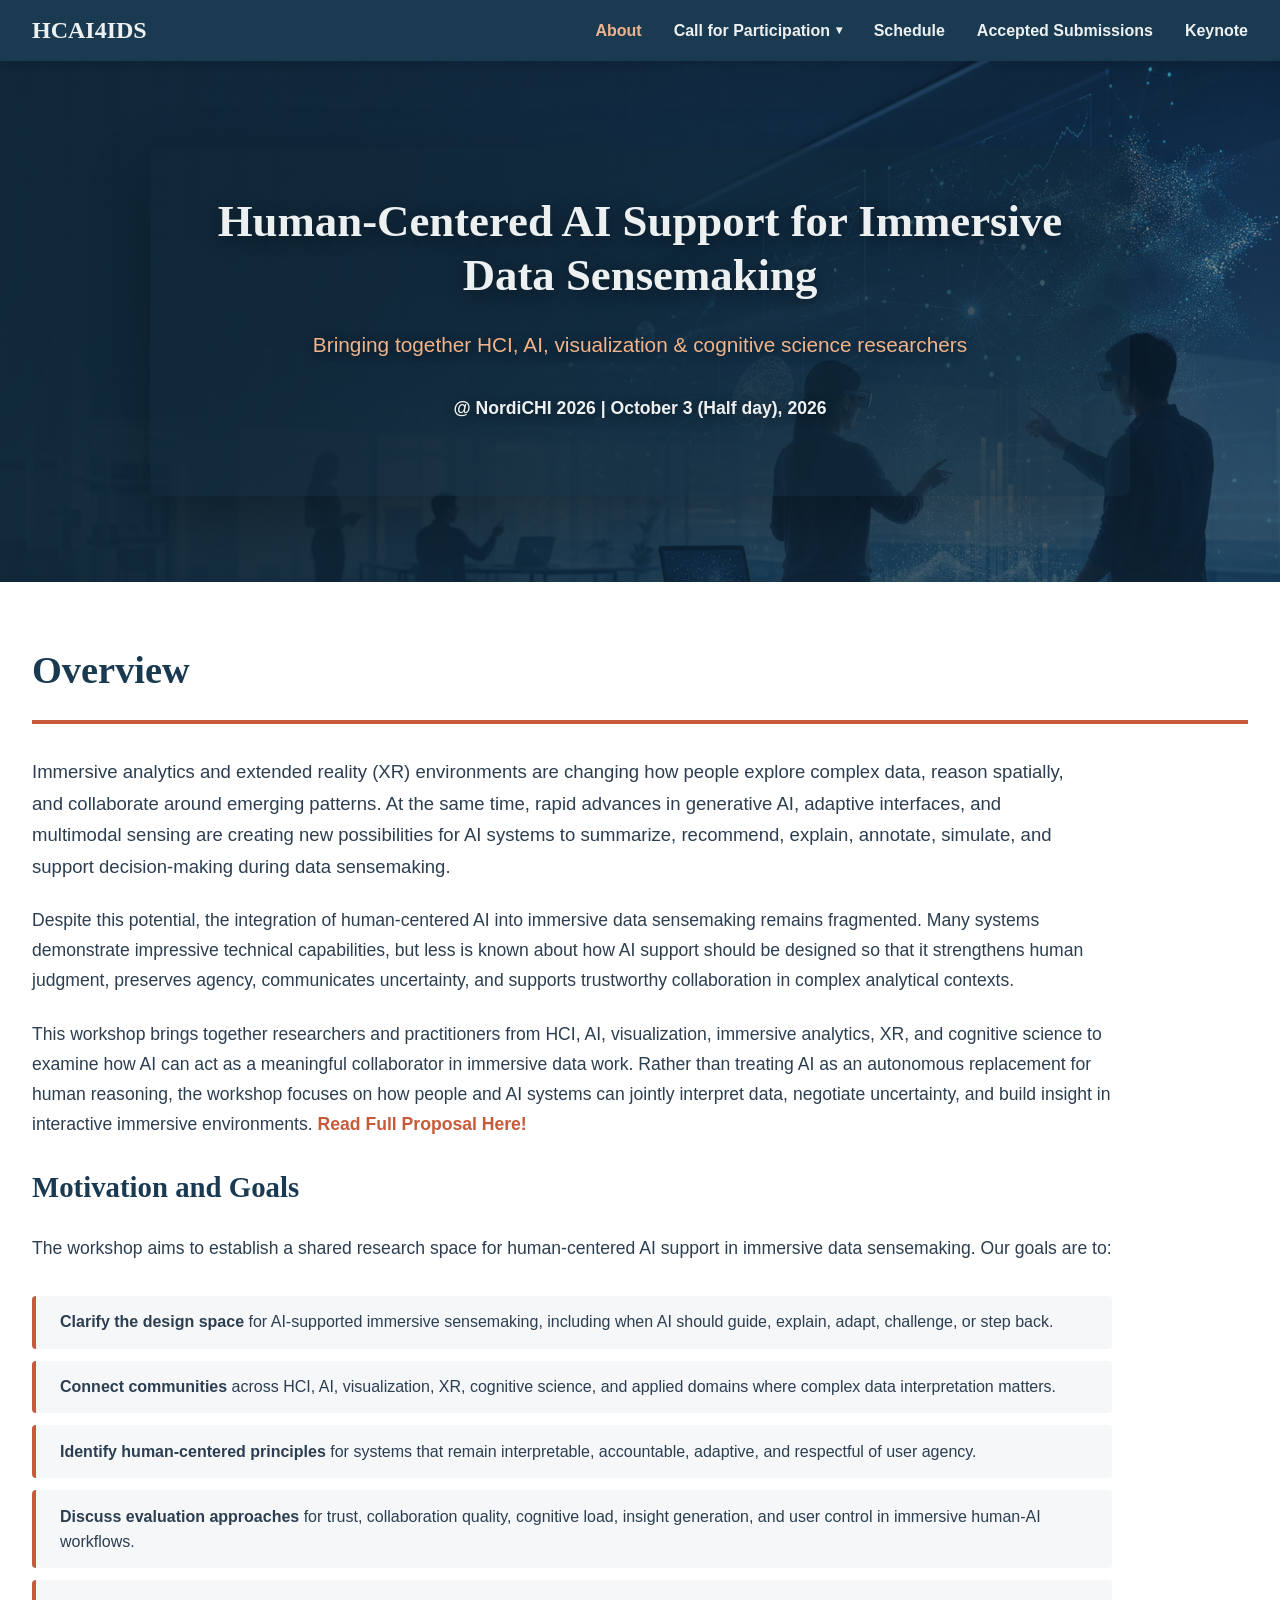
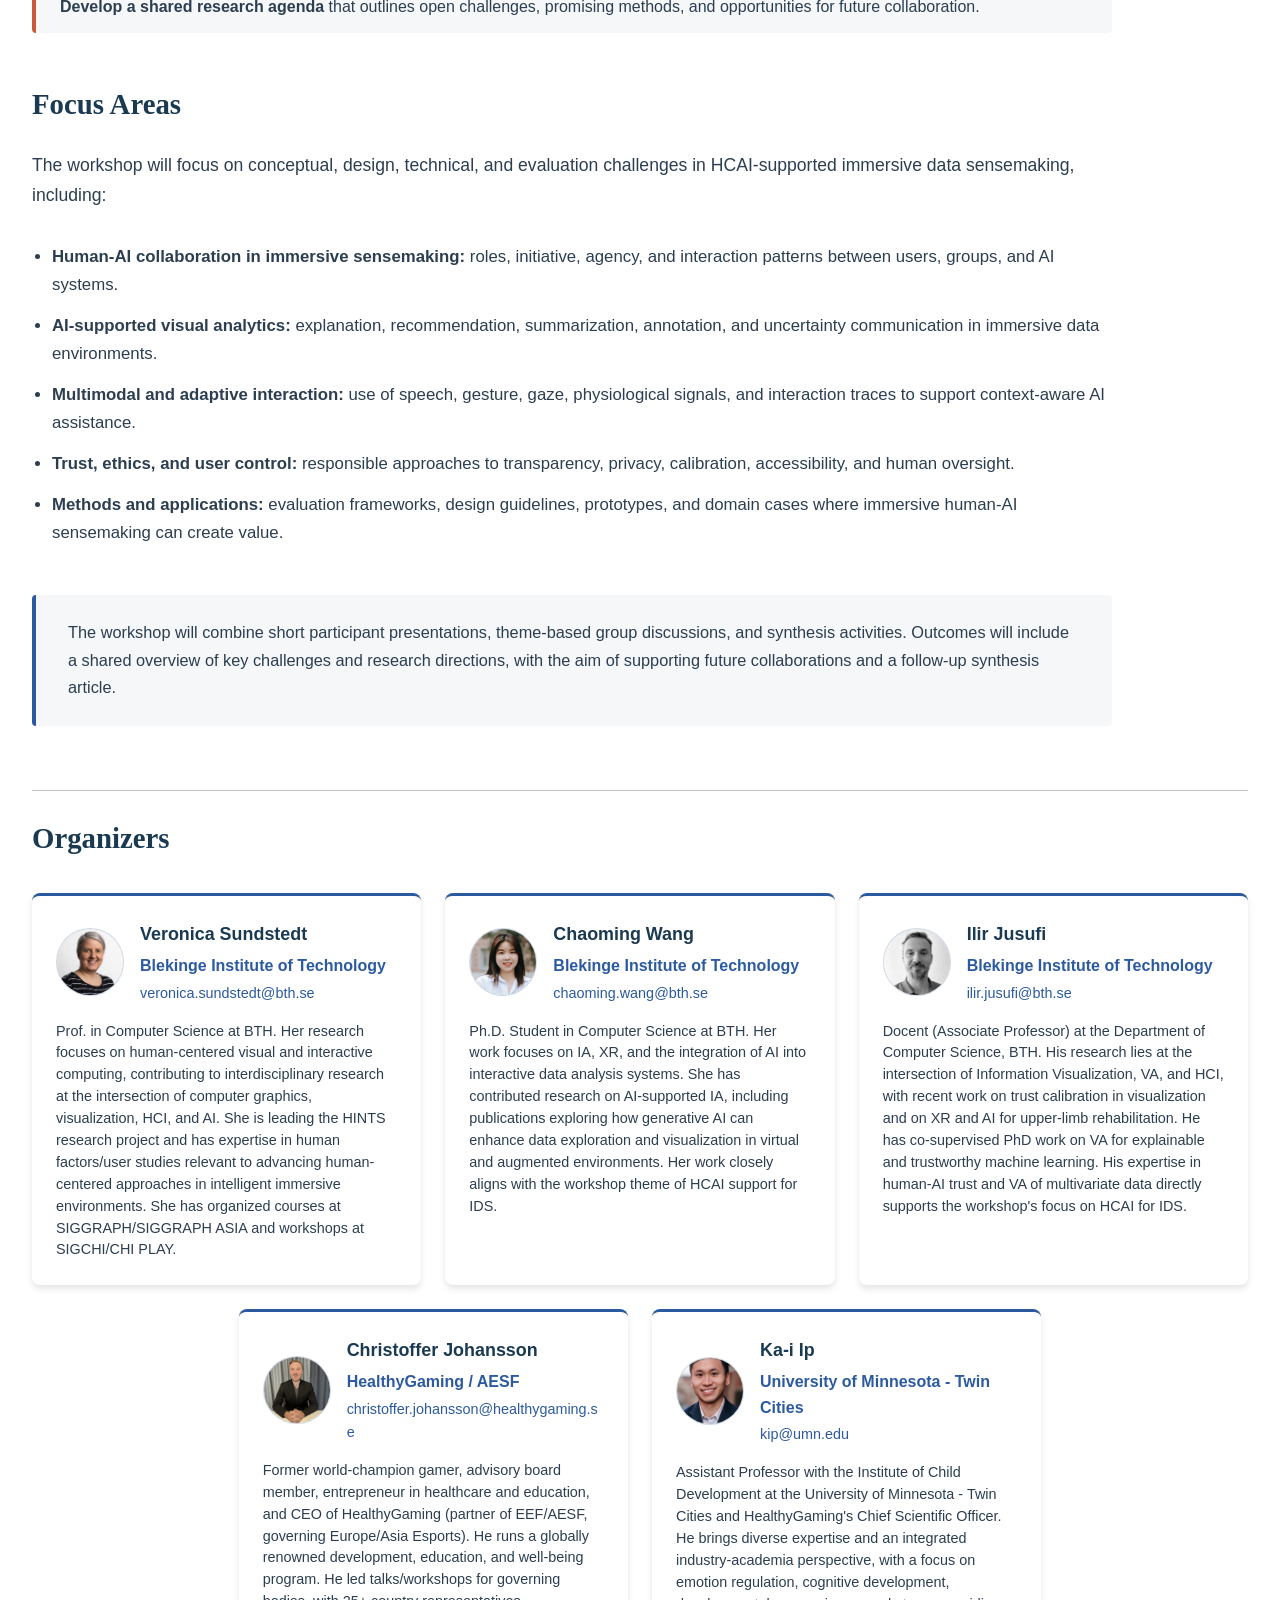
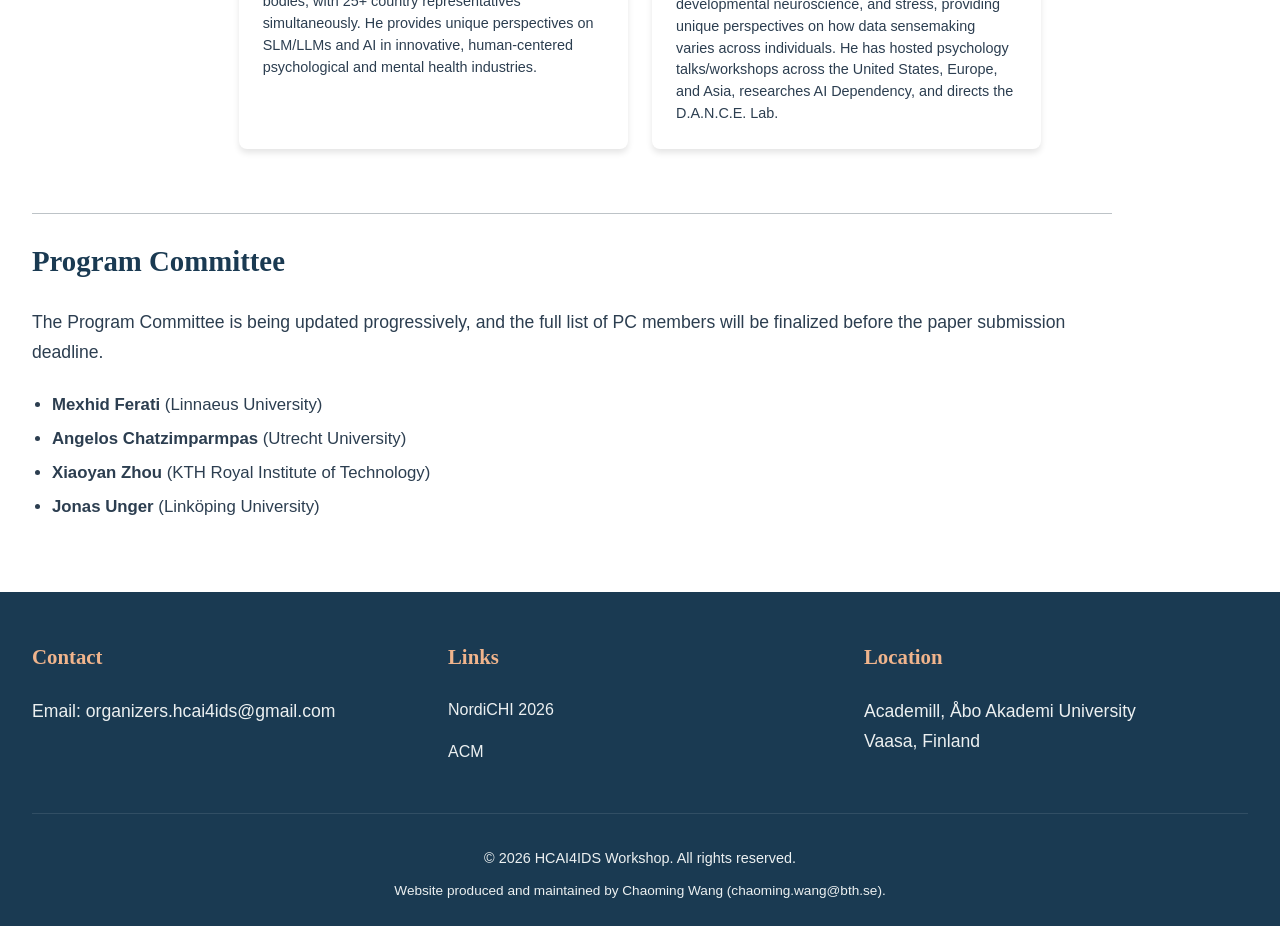
==== index.html @ c8a83bbf "modified:   call-for-participation.html 	modified:   data/schedule.csv 	new file:   images/mario-rom" ====
<!DOCTYPE html>
<html lang="en">
<head>
    <meta charset="UTF-8">
    <meta name="viewport" content="width=device-width, initial-scale=1.0">
    <title>HCAI4IDS Workshop | NordiCHI 2026</title>
    <meta name="description" content="HCAI4IDS: Human-Centered AI Support for Immersive Data Sensemaking - A NordiCHI 2026 Workshop">
    <link rel="stylesheet" href="styles/main.css?v=20260922-proposal-link">
</head>
<body>
    <!-- Navigation -->
    <nav class="navbar">
        <div class="container">
            <div class="nav-content">
                <div class="logo">
                    <h1><a href="index.html">HCAI4IDS</a></h1>
                </div>
                <ul class="nav-menu">
                    <li><a class="active" href="index.html">About</a></li>
                    <li class="nav-dropdown">
                        <button class="nav-dropdown-label" type="button">Call for Participation <span aria-hidden="true">&#9662;</span></button>
                        <ul class="nav-submenu">
                            <li><a href="call-for-participation.html#submission-deadline">Submission Deadline</a></li>
                            <li><a href="call-for-participation.html#call-for-contributions">Call for Contributions</a></li>
                            <li><a href="call-for-participation.html#submission-guidelines">Submission Guidelines</a></li>
                            <li><a href="call-for-participation.html#camera-ready">Camera-ready Submission</a></li>
                        </ul>
                    </li>
                    <li><a href="schedule.html">Schedule</a></li>
                    <li><a href="publications.html">Accepted Submissions</a></li>
                    <li><a href="keynote.html">Keynote</a></li>
                </ul>
            </div>
        </div>
    </nav>

    <!-- Hero Section -->
    <section class="hero">
        <div class="container">
            <div class="hero-content">
                <h1>Human-Centered AI Support for Immersive Data Sensemaking</h1>
                <p class="tagline">Bringing together HCI, AI, visualization & cognitive science researchers</p>
                <p class="event-details"> @ NordiCHI 2026 | October 3 (Half day), 2026</p>
            </div>
        </div>
    </section>

    <!-- About Section -->
    <main>
    <section class="about">
        <div class="container">
            <h2>Overview</h2>
            <div class="about-content">
                <p class="about-lede">Immersive analytics and extended reality (XR) environments are changing how people explore complex data, reason spatially, and collaborate around emerging patterns. At the same time, rapid advances in generative AI, adaptive interfaces, and multimodal sensing are creating new possibilities for AI systems to summarize, recommend, explain, annotate, simulate, and support decision-making during data sensemaking.</p>

                <p>Despite this potential, the integration of human-centered AI into immersive data sensemaking remains fragmented. Many systems demonstrate impressive technical capabilities, but less is known about how AI support should be designed so that it strengthens human judgment, preserves agency, communicates uncertainty, and supports trustworthy collaboration in complex analytical contexts.</p>

                <p>This workshop brings together researchers and practitioners from HCI, AI, visualization, immersive analytics, XR, and cognitive science to examine how AI can act as a meaningful collaborator in immersive data work. Rather than treating AI as an autonomous replacement for human reasoning, the workshop focuses on how people and AI systems can jointly interpret data, negotiate uncertainty, and build insight in interactive immersive environments. <a class="proposal-inline-link" href="proposal/NordiCHI_Workshop_Proposal_HCAI4IDS.pdf" target="_blank" rel="noopener">Read Full Proposal Here!</a></p>

                <h3>Motivation and Goals</h3>
                <p>The workshop aims to establish a shared research space for human-centered AI support in immersive data sensemaking. Our goals are to:</p>
                <ul class="workshop-parts">
                    <li><strong>Clarify the design space</strong> for AI-supported immersive sensemaking, including when AI should guide, explain, adapt, challenge, or step back.</li>
                    <li><strong>Connect communities</strong> across HCI, AI, visualization, XR, cognitive science, and applied domains where complex data interpretation matters.</li>
                    <li><strong>Identify human-centered principles</strong> for systems that remain interpretable, accountable, adaptive, and respectful of user agency.</li>
                    <li><strong>Discuss evaluation approaches</strong> for trust, collaboration quality, cognitive load, insight generation, and user control in immersive human-AI workflows.</li>
                    <li><strong>Develop a shared research agenda</strong> that outlines open challenges, promising methods, and opportunities for future collaboration.</li>
                </ul>

                <h3>Focus Areas</h3>
                <p>The workshop will focus on conceptual, design, technical, and evaluation challenges in HCAI-supported immersive data sensemaking, including:</p>
                <ul class="focus-list">
                    <li><strong>Human-AI collaboration in immersive sensemaking:</strong> roles, initiative, agency, and interaction patterns between users, groups, and AI systems.</li>
                    <li><strong>AI-supported visual analytics:</strong> explanation, recommendation, summarization, annotation, and uncertainty communication in immersive data environments.</li>
                    <li><strong>Multimodal and adaptive interaction:</strong> use of speech, gesture, gaze, physiological signals, and interaction traces to support context-aware AI assistance.</li>
                    <li><strong>Trust, ethics, and user control:</strong> responsible approaches to transparency, privacy, calibration, accessibility, and human oversight.</li>
                    <li><strong>Methods and applications:</strong> evaluation frameworks, design guidelines, prototypes, and domain cases where immersive human-AI sensemaking can create value.</li>
                </ul>

                <p class="outcomes-note">The workshop will combine short participant presentations, theme-based group discussions, and synthesis activities. Outcomes will include a shared overview of key challenges and research directions, with the aim of supporting future collaborations and a follow-up synthesis article.</p>
            </div>

            <h3 class="section-subtitle">Organizers</h3>
            <div class="organizers-grid" id="organizers-content">
                <!-- Populated by load-content.js -->
            </div>

            <div class="program-committee">
                <h3 class="section-subtitle">Program Committee</h3>
                <p>The Program Committee is being updated progressively, and the full list of PC members will be finalized before the paper submission deadline.</p>
                <ul class="program-committee-list" id="program-committee-content">
                    <!-- Populated by load-content.js -->
                </ul>
            </div>
        </div>
    </section>
    </main>

    <!-- Footer -->
    <footer class="footer">
        <div class="container">
            <div class="footer-content">
                <div class="footer-section">
                    <h4>Contact</h4>
                    <p>Email: <a href="mailto:organizers.hcai4ids@gmail.com">organizers.hcai4ids@gmail.com</a></p>
                </div>
                <div class="footer-section">
                    <h4>Links</h4>
                    <ul>
                        <li><a href="https://sites.uwasa.fi/nordichi2026/">NordiCHI 2026</a></li>
                        <li><a href="https://www.acm.org">ACM</a></li>
                    </ul>
                </div>
                <div class="footer-section">
                    <h4>Location</h4>
                    <p>Academill, &Aring;bo Akademi University<br>Vaasa, Finland</p>
                </div>
            </div>
            <p class="copyright">&copy; 2026 HCAI4IDS Workshop. All rights reserved.</p>
            <p class="footer-maintainer">Website produced and maintained by Chaoming Wang (<a href="mailto:chaoming.wang@bth.se">chaoming.wang@bth.se</a>).</p>

        </div>
    </footer>

    <script src="scripts/load-content.js?v=20260814-date-layout"></script>
</body>
</html>
---- styles/main.css ----
/* ===========================
   HCAI4IDS Workshop Website
   Main Stylesheet
   =========================== */

:root {
    /* Colors - Professional & Elegant Palette */
    --primary: #1a3a52;        /* Deep academic blue */
    --primary-dark: #102838;   /* Darker blue */
    --secondary: #2c5aa0;      /* Link and emphasis blue */
    --accent: #c75a3a;         /* Restrained warm accent */
    --accent-light: #f0b48c;   /* Soft accent for dark backgrounds */
    --accent-bright: #c75a3a;  /* Keep consistent */
    --success: #27ae60;        /* Teal green */
    --success-light: #58d68d;  /* Light green */
    --text-dark: #2c3e50;      /* Slate text */
    --text-light: #ecf0f1;     /* Off-white */
    --bg-light: #f5f7f9;       /* Soft gray-blue */
    --bg-light-2: #ecf0f1;     /* Light neutral */
    --bg-white: #ffffff;       /* White */
    --border: #bdc3c7;         /* Neutral gray */
    --warning: #d4534f;        /* Warm rust warning */

    /* Typography */
    --font-primary: 'Segoe UI', Tahoma, Geneva, Verdana, sans-serif;
    --font-heading: 'Georgia', 'Times New Roman', serif;
    --font-mono: 'Courier New', monospace;

    /* Spacing */
    --spacing-xs: 0.5rem;
    --spacing-sm: 1rem;
    --spacing-md: 1.5rem;
    --spacing-lg: 2rem;
    --spacing-xl: 3rem;
    --spacing-2xl: 4rem;

    /* Shadows */
    --shadow-sm: 0 1px 3px rgba(0, 0, 0, 0.1);
    --shadow-md: 0 4px 6px rgba(0, 0, 0, 0.1);
    --shadow-lg: 0 10px 20px rgba(0, 0, 0, 0.1);
}

* {
    margin: 0;
    padding: 0;
    box-sizing: border-box;
}

body {
    font-family: var(--font-primary);
    color: var(--text-dark);
    background-color: var(--bg-white);
    line-height: 1.6;
}

/* Container */
.container {
    max-width: 1400px;
    margin: 0 auto;
    padding: 0 var(--spacing-lg);
}

/* Typography */
h1, h2, h3, h4, h5, h6 {
    font-family: var(--font-heading);
    font-weight: 700;
    margin-bottom: var(--spacing-md);
    color: var(--primary);
}

h1 {
    font-size: 3.2rem;
    line-height: 1.2;
}

h2 {
    font-size: 2.4rem;
    line-height: 1.3;
    margin-bottom: var(--spacing-lg);
    border-bottom: 4px solid var(--accent);
    padding-bottom: var(--spacing-md);
}

h3 {
    font-size: 1.8rem;
    margin-bottom: var(--spacing-md);
}

h4 {
    font-size: 1.3rem;
    margin-bottom: var(--spacing-sm);
}

p {
    margin-bottom: var(--spacing-md);
    color: var(--text-dark);
    font-size: 1.1rem;
    line-height: 1.7;
}

a {
    color: var(--secondary);
    text-decoration: none;
    transition: color 0.3s ease;
}

a:hover {
    color: var(--accent);
    text-decoration: underline;
}

/* ===========================
   Navigation
   =========================== */

.navbar {
    background-color: var(--primary);
    padding: var(--spacing-sm) 0;
    position: sticky;
    top: 0;
    z-index: 100;
    box-shadow: var(--shadow-md);
}

.nav-content {
    display: flex;
    justify-content: space-between;
    align-items: center;
}

.logo h1 {
    font-size: 1.5rem;
    color: var(--text-light);
    margin: 0;
    border: none;
    padding: 0;
}

.logo h1 a {
    color: var(--text-light);
}

.logo h1 a:hover {
    color: var(--text-light);
    text-decoration: none;
}

.nav-menu {
    display: flex;
    list-style: none;
    gap: var(--spacing-lg);
    align-items: center;
}

.nav-menu a {
    color: var(--text-light);
    font-weight: 600;
    transition: color 0.3s ease;
}

.nav-menu a:hover {
    color: var(--accent);
    text-decoration: none;
}

.nav-menu a.active {
    color: var(--accent-light);
}

.nav-dropdown {
    position: relative;
}

.nav-dropdown-label {
    display: flex;
    align-items: center;
    gap: 0.35rem;
    padding: 0;
    border: 0;
    background: transparent;
    color: var(--text-light);
    font: inherit;
    font-weight: 600;
    cursor: pointer;
}

.nav-dropdown-label:hover,
.nav-dropdown-label:focus-visible {
    color: var(--accent);
    outline: none;
}

.nav-dropdown-label.active {
    color: var(--accent-light);
}

.nav-dropdown-label span {
    font-size: 0.75rem;
    transition: transform 0.2s ease;
}

.nav-submenu {
    position: absolute;
    top: calc(100% + var(--spacing-sm));
    left: 0;
    z-index: 120;
    display: none;
    min-width: 255px;
    padding: var(--spacing-xs) 0;
    list-style: none;
    background-color: #173247;
    border-radius: 4px;
    box-shadow: var(--shadow-lg);
}

.nav-submenu::before {
    content: "";
    position: absolute;
    top: calc(-1 * var(--spacing-sm));
    left: 0;
    width: 100%;
    height: var(--spacing-sm);
}

.nav-submenu li {
    margin: 0;
}

.nav-submenu a {
    display: block;
    padding: 0.8rem var(--spacing-md);
    color: var(--text-light);
    font-weight: 500;
    white-space: nowrap;
}

.nav-submenu a:hover,
.nav-submenu a:focus-visible {
    color: var(--text-light);
    background-color: rgba(255, 255, 255, 0.1);
    text-decoration: none;
}

.nav-dropdown:hover .nav-submenu,
.nav-dropdown:focus-within .nav-submenu {
    display: block;
}

.nav-dropdown:hover .nav-dropdown-label span,
.nav-dropdown:focus-within .nav-dropdown-label span {
    transform: rotate(180deg);
}

/* ===========================
   Hero Section
   =========================== */

.hero {
    background:
        linear-gradient(90deg, rgba(16, 40, 56, 0.86) 0%, rgba(16, 40, 56, 0.48) 52%, rgba(16, 40, 56, 0.26) 100%),
        linear-gradient(180deg, rgba(16, 40, 56, 0.08) 0%, rgba(16, 40, 56, 0.58) 100%),
        url("../images/hero-human-ai-xr.png") center right / cover no-repeat,
        var(--primary-dark);
    color: var(--text-light);
    padding: calc(var(--spacing-2xl) * 1.35) 0;
    text-align: center;
    min-height: 440px;
    display: flex;
    align-items: center;
}

.hero-content {
    max-width: 980px;
    margin: 0 auto;
    padding: var(--spacing-xl);
    background: rgba(16, 40, 56, 0.50);
    border-radius: 8px;
    box-shadow: 0 24px 60px rgba(0, 0, 0, 0.28);
}

.hero-content h1 {
    color: var(--text-light);
    margin-bottom: var(--spacing-md);
    font-size: 2.8rem;
    text-shadow: 0 3px 18px rgba(0, 0, 0, 0.45);
}

.tagline {
    font-size: 1.3rem;
    margin-bottom: var(--spacing-lg);
    color: var(--accent-light);
    text-shadow: 0 2px 12px rgba(0, 0, 0, 0.45);
}

.event-details {
    font-size: 1.1rem;
    font-weight: 600;
    color: var(--text-light);
    text-shadow: 0 2px 12px rgba(0, 0, 0, 0.45);
}

/* ===========================
   Sections
   =========================== */

section {
    padding: var(--spacing-2xl) 0;
}

section:nth-child(even) {
    background-color: var(--bg-light);
}

.page-header {
    background-color: var(--bg-light);
    padding: var(--spacing-xl) 0;
}

.page-header h1 {
    margin-bottom: var(--spacing-sm);
}

.page-header p {
    max-width: 860px;
}

.page-eyebrow {
    color: var(--accent);
    font-size: 0.95rem;
    font-weight: 700;
    letter-spacing: 0.03em;
    margin-bottom: var(--spacing-sm);
}

.page-header + section {
    padding-top: var(--spacing-xl);
}

.page-header-compact {
    padding: var(--spacing-lg) 0;
}

.page-header-compact + .schedule {
    padding-top: var(--spacing-lg);
}

.page-header-compact h1 {
    margin-bottom: var(--spacing-xs);
}

.preliminary-program {
    margin: 0;
    color: var(--text-dark);
    font-size: 1rem;
}

/* About Section */
.about-content {
    max-width: 1080px;
}

.about-lede {
    max-width: 1040px;
    font-size: 1.16rem;
}

.proposal-inline-link {
    color: var(--accent);
    font-weight: 700;
}

.proposal-inline-link:hover {
    color: var(--secondary);
}

.about-grid {
    display: grid;
    grid-template-columns: repeat(2, minmax(0, 1fr));
    gap: var(--spacing-lg);
    margin: var(--spacing-lg) 0 var(--spacing-xl);
}

.about-panel {
    background-color: var(--bg-white);
    border-left: 4px solid var(--secondary);
    border-radius: 8px;
    box-shadow: var(--shadow-sm);
    padding: var(--spacing-lg);
}

.about-panel h3 {
    color: var(--secondary);
    font-size: 1.5rem;
}

.about-panel p:last-child {
    margin-bottom: 0;
}

.question-list {
    margin: var(--spacing-lg) 0 var(--spacing-xl);
    padding-left: var(--spacing-lg);
}

.question-list li {
    margin-bottom: var(--spacing-sm);
    padding-left: var(--spacing-xs);
    font-size: 1.05rem;
}

.section-subtitle {
    margin-top: var(--spacing-2xl);
    padding-top: var(--spacing-md);
    border-top: 1px solid var(--border);
}

.program-committee {
    max-width: 1080px;
}

.program-committee p {
    margin-bottom: 0;
}

.program-committee-list {
    margin: var(--spacing-md) 0 0;
    padding-left: 1.25rem;
}

.program-committee-list:empty {
    display: none;
}

.program-committee-list li {
    margin-bottom: var(--spacing-xs);
    font-size: 1.05rem;
    line-height: 1.55;
}

.workshop-parts {
    list-style: none;
    margin: var(--spacing-lg) 0 var(--spacing-xl);
}

.workshop-parts li {
    padding: 0.85rem var(--spacing-md);
    margin-bottom: 0.75rem;
    background-color: var(--bg-light);
    border-left: 4px solid var(--accent);
    border-radius: 4px;
}

.focus-list {
    margin: var(--spacing-lg) 0 var(--spacing-xl);
    padding-left: 1.25rem;
}

.focus-list li {
    margin-bottom: 0.85rem;
    font-size: 1.05rem;
    line-height: 1.65;
}

.outcomes-note {
    margin-top: var(--spacing-xl);
    padding: var(--spacing-md) var(--spacing-lg);
    background-color: var(--bg-light);
    border-left: 4px solid var(--secondary);
    border-radius: 4px;
    font-size: 1.02rem;
}

/* Tables */
table {
    width: 100%;
    border-collapse: collapse;
    margin: var(--spacing-lg) 0;
    box-shadow: var(--shadow-sm);
    background-color: var(--bg-white);
}

thead {
    background-color: var(--primary);
    color: var(--text-light);
}

th {
    padding: var(--spacing-md);
    text-align: left;
    font-weight: 700;
}

td {
    padding: var(--spacing-md);
    border-bottom: 1px solid var(--border);
}

tbody tr:hover {
    background-color: var(--bg-light);
}

/* Dates and Schedule Sections */
.schedule-timeline {
    display: grid;
    gap: var(--spacing-md);
    margin-top: 0;
}

.schedule-block {
    display: grid;
    grid-template-columns: 170px 1fr;
    gap: var(--spacing-lg);
    align-items: stretch;
    background-color: var(--bg-white);
    border-radius: 8px;
    box-shadow: var(--shadow-sm);
    border: 1px solid rgba(189, 195, 199, 0.6);
    border-left: 8px solid var(--secondary);
    overflow: hidden;
}

.schedule-time {
    display: flex;
    align-items: center;
    justify-content: center;
    padding: var(--spacing-md);
    color: var(--primary-dark);
    background-color: rgba(44, 90, 160, 0.08);
    font-weight: 800;
    font-size: 1.05rem;
}

.schedule-details {
    padding: var(--spacing-md) var(--spacing-lg);
}

.schedule-details h3 {
    margin-bottom: var(--spacing-xs);
    font-size: 1.35rem;
    color: var(--primary);
}

.schedule-details p {
    margin-bottom: 0;
    font-size: 1rem;
}

.schedule-organizer {
    border-left-color: var(--secondary);
}

.schedule-organizer .schedule-time {
    background-color: rgba(44, 90, 160, 0.12);
}

.schedule-presentation {
    border-left-color: var(--accent);
}

.schedule-presentation .schedule-time {
    background-color: rgba(199, 90, 58, 0.12);
}

.schedule-break {
    border-left-color: #8aa6a3;
}

.schedule-break .schedule-time {
    background-color: rgba(138, 166, 163, 0.16);
}

.schedule-group-work {
    border-left-color: var(--accent);
}

.schedule-group-work .schedule-time {
    background-color: rgba(199, 90, 58, 0.12);
}

.schedule-outcomes {
    border-left-color: var(--accent);
}

.schedule-outcomes .schedule-time {
    background-color: rgba(199, 90, 58, 0.12);
}

.note,
.workshop-note {
    font-size: 0.9rem;
    color: var(--text-dark);
    font-style: italic;
    margin-top: var(--spacing-md);
}

/* Topics Section */
.intro-text {
    font-size: 1.1rem;
    margin-bottom: var(--spacing-xl);
    color: var(--text-dark);
}

.topics-grid {
    display: grid;
    grid-template-columns: repeat(auto-fit, minmax(280px, 1fr));
    gap: var(--spacing-lg);
    margin-top: var(--spacing-lg);
}

.topic-card {
    background-color: var(--bg-white);
    border-radius: 8px;
    padding: var(--spacing-lg);
    box-shadow: var(--shadow-md);
    border-top: 4px solid var(--accent);
    transition: transform 0.3s ease, box-shadow 0.3s ease;
}

.topic-card:hover {
    transform: translateY(-5px);
    box-shadow: var(--shadow-lg);
}

.topic-card h4 {
    color: var(--secondary);
    font-size: 1.2rem;
    margin-bottom: var(--spacing-md);
}

.topic-card p {
    font-size: 0.95rem;
    line-height: 1.6;
}

/* Call for Participation Section */
.submission-content {
    max-width: 1040px;
}

.submission-section {
    scroll-margin-top: 90px;
    padding: 2.25rem 0;
    background: none !important;
    border-bottom: 1px solid var(--border);
}

.submission-section:first-child {
    padding-top: 0;
}

.submission-section:last-child {
    padding-bottom: 0;
    border-bottom: 0;
}

.submission-section h2 {
    margin-bottom: var(--spacing-md);
    border-bottom-width: 2px;
    padding-bottom: var(--spacing-sm);
}

.submission-section h3 {
    margin-top: var(--spacing-lg);
    font-size: 1.45rem;
}

#call-for-contributions .intro-text {
    margin-bottom: var(--spacing-md);
}

.dates-list,
.guidelines-list {
    margin: var(--spacing-md) 0;
    border-top: 1px solid var(--border);
}

.date-row {
    display: grid;
    grid-template-columns: minmax(220px, 0.78fr) minmax(285px, 0.92fr) minmax(280px, 1.45fr);
    gap: var(--spacing-md);
    align-items: center;
    padding: 0.78rem 0;
    border-bottom: 1px solid var(--border);
}

.date-label,
.guideline-label {
    color: var(--primary);
    font-weight: 700;
}

.date-label-extended {
    display: inline-flex;
    flex-direction: column;
    align-items: flex-start;
    gap: 0.32rem;
}

.date-value {
    display: flex;
    flex-wrap: nowrap;
    gap: 0.42rem;
    align-items: center;
    color: var(--secondary);
    font-weight: 800;
    white-space: nowrap;
}

.date-row-primary .date-label,
.date-row-primary .date-value {
    color: var(--accent);
}

.date-row-extended {
    padding: 0.9rem 0;
}

.date-old {
    color: #697780;
    font-weight: 700;
    text-decoration: line-through;
    text-decoration-thickness: 2px;
    text-decoration-color: var(--warning);
}

.date-arrow {
    color: #697780;
    font-weight: 700;
}

.date-current {
    color: var(--secondary);
}

.date-value-extended .date-current {
    padding: 0.16rem 0.45rem;
    border-radius: 4px;
    background-color: rgba(44, 90, 160, 0.08);
}

.date-row-primary .date-current {
    color: var(--accent);
}

.date-row-primary .date-value-extended .date-current {
    background-color: rgba(199, 90, 58, 0.1);
}

.date-badge {
    padding: 0.1rem 0.38rem;
    border-radius: 4px;
    color: var(--primary-dark);
    background-color: rgba(39, 174, 96, 0.16);
    border: 1px solid rgba(39, 174, 96, 0.38);
    font-size: 0.68rem;
    font-weight: 800;
    line-height: 1.25;
    text-transform: uppercase;
    white-space: nowrap;
}

.date-description {
    font-size: 0.96rem;
    line-height: 1.5;
}

.guideline-row {
    display: grid;
    grid-template-columns: 190px minmax(300px, 1fr);
    gap: var(--spacing-md);
    align-items: baseline;
    padding: 0.68rem 0;
    border-bottom: 1px solid var(--border);
}

.guideline-detail {
    font-size: 0.98rem;
    line-height: 1.5;
}

.deadline-note {
    margin: var(--spacing-sm) 0 0;
    color: var(--text-dark);
    font-size: 0.94rem;
}

.deadline-note strong {
    color: var(--accent);
}

.contribution-focus-list {
    max-width: 1080px;
    margin: var(--spacing-lg) 0;
    padding-left: 1.35rem;
}

.contribution-focus-list li {
    padding: 0 0 var(--spacing-sm) var(--spacing-xs);
    font-size: 1.05rem;
    line-height: 1.65;
}

.contribution-focus-list strong {
    color: var(--primary);
}

.plain-info-list {
    margin: var(--spacing-lg) 0;
    padding-left: 1.35rem;
}

.plain-info-list li {
    margin-bottom: var(--spacing-sm);
    padding-left: var(--spacing-xs);
    font-size: 1.05rem;
}

/* Call-to-Action Buttons */
.cta-buttons {
    display: flex;
    flex-wrap: wrap;
    gap: var(--spacing-md);
    margin: var(--spacing-lg) 0;
}

.btn {
    display: inline-block;
    padding: var(--spacing-sm) var(--spacing-lg);
    border-radius: 4px;
    font-weight: 600;
    text-align: center;
    transition: all 0.3s ease;
    text-decoration: none;
    cursor: pointer;
    border: 2px solid transparent;
}

.btn-primary {
    background-color: var(--secondary);
    color: var(--text-light);
    font-size: 1.05rem;
    padding: var(--spacing-md) var(--spacing-xl);
}

.btn-primary:hover {
    background-color: var(--accent);
    color: var(--text-light);
    transform: translateY(-2px);
    box-shadow: var(--shadow-md);
    text-decoration: none;
}

.btn-secondary {
    background-color: transparent;
    color: var(--secondary);
    border: 2px solid var(--secondary);
}

.btn-secondary:hover {
    background-color: var(--secondary);
    color: var(--text-light);
    text-decoration: none;
}

.btn-disabled {
    cursor: default;
    opacity: 0.68;
}

.btn-disabled:hover {
    background-color: var(--secondary);
    transform: none;
    box-shadow: none;
}

/* Outcomes Section */
.outcomes-content {
    display: grid;
    grid-template-columns: repeat(auto-fit, minmax(300px, 1fr));
    gap: var(--spacing-lg);
    margin-top: var(--spacing-lg);
}

.outcome-item {
    background-color: var(--bg-white);
    padding: var(--spacing-lg);
    border-radius: 8px;
    box-shadow: var(--shadow-sm);
    border-left: 4px solid var(--secondary);
}

.outcome-item h4 {
    color: var(--secondary);
}

/* Accepted Submissions Section */
.accepted-submissions {
    min-height: 300px;
}

.accepted-paper {
    max-width: 900px;
    padding: var(--spacing-lg);
    background-color: var(--bg-white);
    border-top: 3px solid var(--secondary);
    border-radius: 8px;
    box-shadow: var(--shadow-sm);
}

.accepted-paper + .accepted-paper {
    margin-top: var(--spacing-lg);
}

.accepted-paper h2 {
    max-width: 820px;
    margin-bottom: var(--spacing-md);
    padding: 0;
    border: 0;
    font-size: 1.75rem;
    line-height: 1.35;
}

.accepted-paper-authors {
    margin-bottom: var(--spacing-xs);
    font-size: 1.08rem;
    font-weight: 700;
}

.accepted-paper-affiliation {
    margin-bottom: var(--spacing-lg);
    color: #526577;
    font-size: 1rem;
}

.accepted-note {
    max-width: 900px;
    margin: 0;
    color: #526577;
    font-size: 1.08rem;
    line-height: 1.55;
}

.author-email-link {
    display: inline-flex;
    align-items: center;
    justify-content: center;
    width: 1.45rem;
    height: 1.45rem;
    margin-left: 0.35rem;
    border: 1px solid rgba(199, 90, 58, 0.45);
    border-radius: 50%;
    background: #fff7f3;
    color: var(--accent);
    font-size: 0.78rem;
    line-height: 1;
    text-decoration: none;
    transform: translateY(-0.03rem);
    vertical-align: middle;
}

.author-email-link:hover,
.author-email-link:focus-visible {
    border-color: var(--accent);
    background: var(--accent);
    color: var(--text-light);
    text-decoration: none;
}

.author-email-link:focus-visible {
    outline: 2px solid var(--secondary);
    outline-offset: 2px;
}

/* Organizers Section */
.organizers-grid {
    display: grid;
    grid-template-columns: repeat(6, minmax(0, 1fr));
    gap: var(--spacing-md);
    margin-top: var(--spacing-lg);
    max-width: 1280px;
}

.organizer-card {
    background-color: var(--bg-white);
    border-radius: 8px;
    padding: var(--spacing-md);
    box-shadow: var(--shadow-md);
    text-align: left;
    transition: transform 0.3s ease;
    border-top: 3px solid var(--secondary);
    display: flex;
    flex-direction: column;
    gap: var(--spacing-sm);
    grid-column: span 2;
    min-height: 100%;
}

.organizer-card:nth-last-child(2):nth-child(4) {
    grid-column: 2 / span 2;
}

.organizer-card:hover {
    transform: translateY(-3px);
    box-shadow: var(--shadow-lg);
}

.organizer-header {
    display: grid;
    grid-template-columns: 68px 1fr;
    gap: var(--spacing-sm);
    align-items: center;
    min-height: 78px;
}

.organizer-image {
    width: 68px;
    height: 68px;
    border-radius: 50%;
    background-color: var(--bg-light-2);
    border: 1px solid rgba(44, 90, 160, 0.16);
    margin: 0;
    display: flex;
    align-items: center;
    justify-content: center;
    color: var(--primary);
    font-size: 1.2rem;
    font-weight: 700;
    overflow: hidden;
}

.organizer-image img {
    width: 100%;
    height: 100%;
    object-fit: cover;
}

.organizer-name {
    font-size: 1.12rem;
    font-weight: 700;
    color: var(--primary);
    margin-bottom: 0.25rem;
}

.organizer-affiliation {
    color: var(--secondary);
    font-weight: 600;
    margin-bottom: 0.2rem;
}

.organizer-bio {
    font-size: 0.9rem;
    line-height: 1.52;
    margin-bottom: 0;
}

.organizer-email {
    font-size: 0.9rem;
    color: var(--secondary);
    overflow-wrap: anywhere;
}

/* ===========================
   Footer
   =========================== */

.footer {
    background-color: var(--primary);
    color: var(--text-light);
    padding: var(--spacing-xl) 0 var(--spacing-md);
}

.footer-content {
    display: grid;
    grid-template-columns: repeat(auto-fit, minmax(200px, 1fr));
    gap: var(--spacing-lg);
    margin-bottom: var(--spacing-lg);
}

.footer-section h4 {
    color: var(--accent-light);
    margin-bottom: var(--spacing-md);
}

.footer p,
.footer .copyright {
    color: var(--text-light);
}

.footer-section ul {
    list-style: none;
}

.footer-section li {
    margin-bottom: var(--spacing-sm);
}

.footer-section a {
    color: var(--text-light);
}

.footer-section a:hover {
    color: var(--accent);
}

.copyright {
    text-align: center;
    padding-top: var(--spacing-lg);
    border-top: 1px solid rgba(255, 255, 255, 0.1);
    font-size: 0.9rem;
    margin: 0;
}

.footer-maintainer {
    text-align: center;
    font-size: 0.85rem;
    margin: var(--spacing-xs) 0 0;
}

.footer-maintainer a {
    color: var(--text-light);
}

.footer-maintainer a:hover {
    color: var(--accent);
}

/* ===========================
   Responsive Design
   =========================== */

@media (max-width: 1100px) {
    .organizers-grid {
        grid-template-columns: repeat(2, minmax(0, 1fr));
        max-width: 900px;
    }

    .organizer-card,
    .organizer-card:nth-last-child(2):nth-child(4) {
        grid-column: auto;
    }
}

@media (max-width: 920px) {
    .date-row {
        grid-template-columns: 1fr;
        gap: 0.35rem;
        align-items: start;
    }

    .date-label-extended {
        gap: 0.26rem;
    }
}

@media (max-width: 768px) {
    .nav-menu {
        flex-wrap: wrap;
        justify-content: center;
        gap: var(--spacing-sm);
    }

    .nav-content {
        flex-direction: column;
        gap: var(--spacing-sm);
    }

    .nav-dropdown {
        text-align: center;
    }

    .nav-submenu {
        position: static;
        display: none;
        min-width: min(300px, calc(100vw - 2rem));
        margin-top: var(--spacing-sm);
        text-align: left;
    }

    .nav-dropdown:focus-within .nav-submenu,
    .nav-dropdown:hover .nav-submenu {
        display: block;
    }

    h1 {
        font-size: 1.8rem;
    }

    h2 {
        font-size: 1.5rem;
    }

    .hero-content h1 {
        font-size: 1.8rem;
    }

    .hero-content {
        padding: var(--spacing-lg);
    }

    .tagline {
        font-size: 1.1rem;
    }

    section {
        padding: var(--spacing-xl) 0;
    }

    .topics-grid,
    .about-grid,
    .outcomes-content,
    .organizers-grid {
        grid-template-columns: 1fr;
    }

    .organizer-card,
    .organizer-card:nth-last-child(2):nth-child(4) {
        grid-column: auto;
    }

    .accepted-paper {
        padding: var(--spacing-md);
    }

    .accepted-paper h2 {
        font-size: 1.45rem;
    }

    .cta-buttons {
        flex-direction: column;
    }

    .btn {
        width: 100%;
    }

    table {
        font-size: 0.9rem;
    }

    th, td {
        padding: var(--spacing-sm);
    }

    .date-row,
    .guideline-row {
        grid-template-columns: 1fr;
        gap: 0.3rem;
    }

    .schedule-block {
        grid-template-columns: 1fr;
    }

    .schedule-time {
        justify-content: flex-start;
    }
}

@media (max-width: 480px) {
    .container {
        padding: 0 var(--spacing-sm);
    }

    h1 {
        font-size: 1.5rem;
    }

    h2 {
        font-size: 1.2rem;
    }

    .hero {
        padding: var(--spacing-xl) 0;
        min-height: 360px;
    }

    section {
        padding: var(--spacing-lg) 0;
    }
}

/* ===========================
   Utility Classes
   =========================== */

.text-center {
    text-align: center;
}

.mt-md {
    margin-top: var(--spacing-md);
}

.mb-md {
    margin-bottom: var(--spacing-md);
}

.mt-lg {
    margin-top: var(--spacing-lg);
}

.mb-lg {
    margin-bottom: var(--spacing-lg);
}
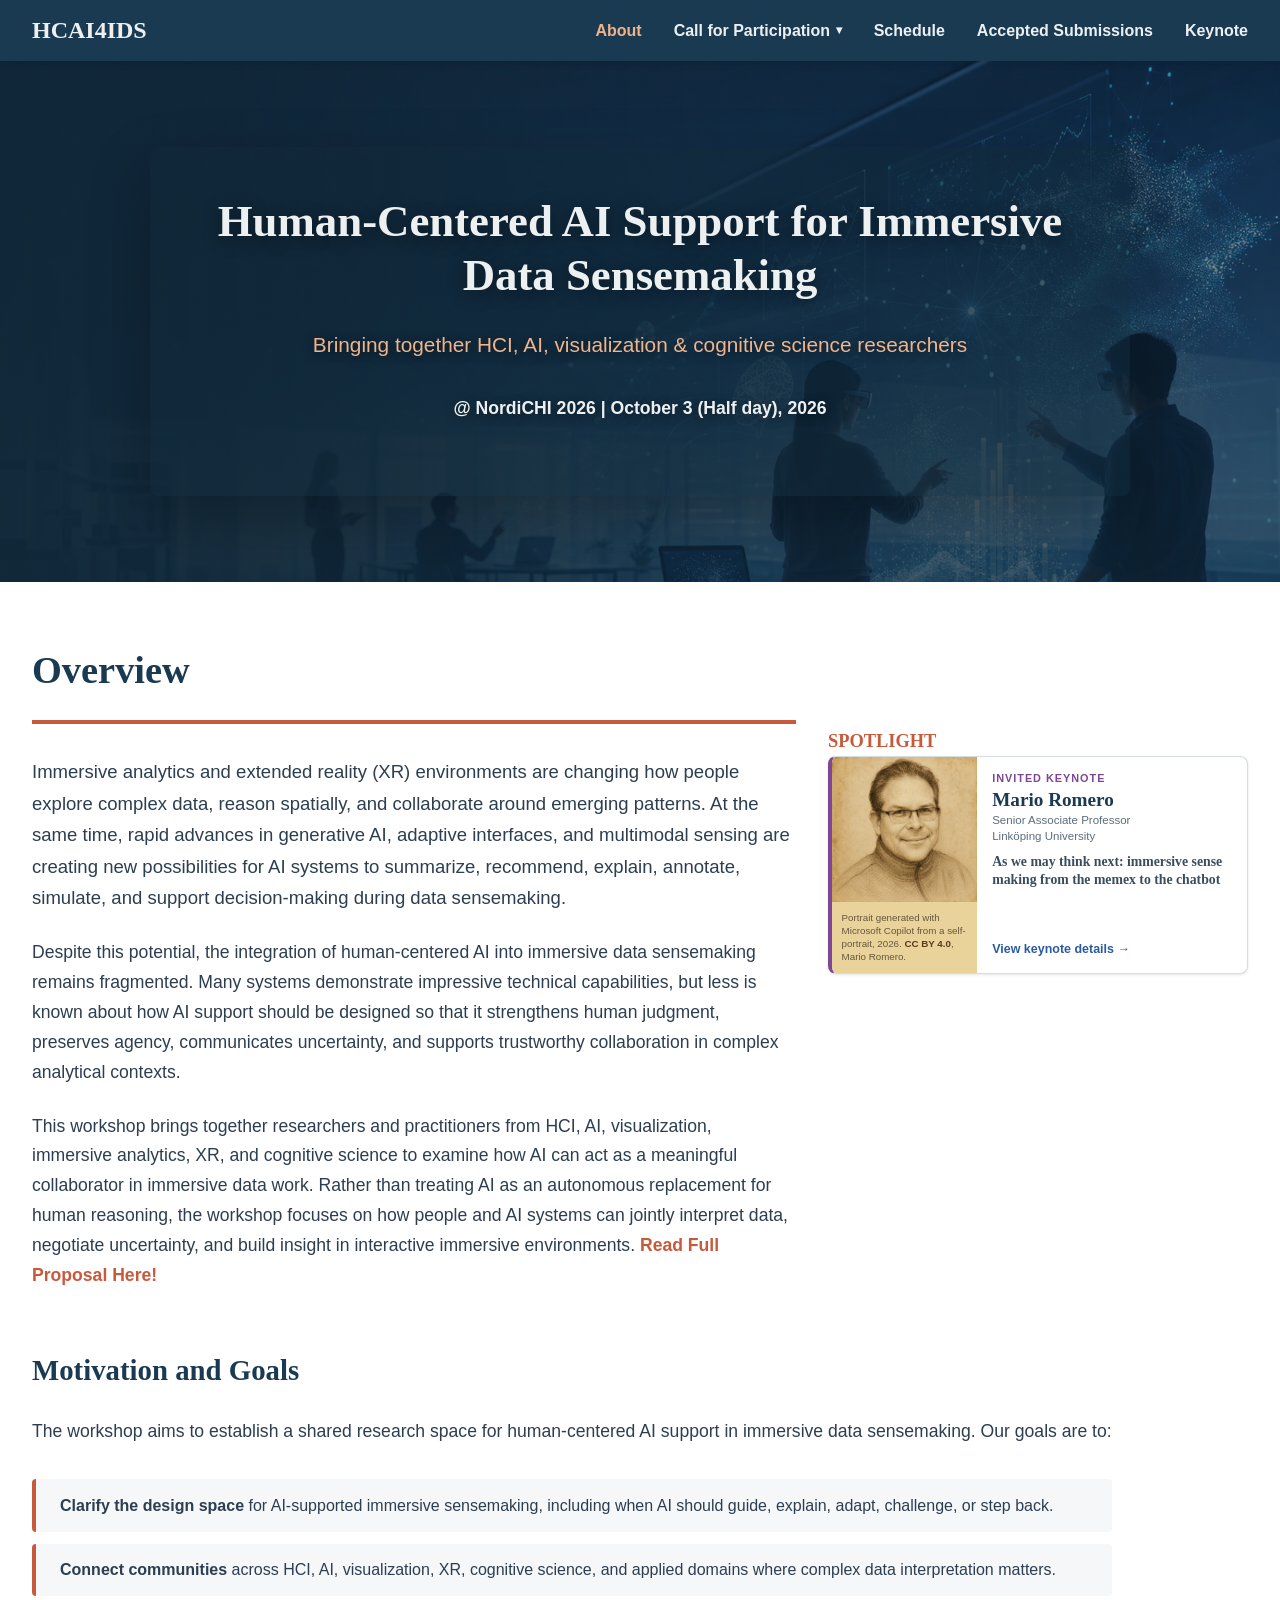
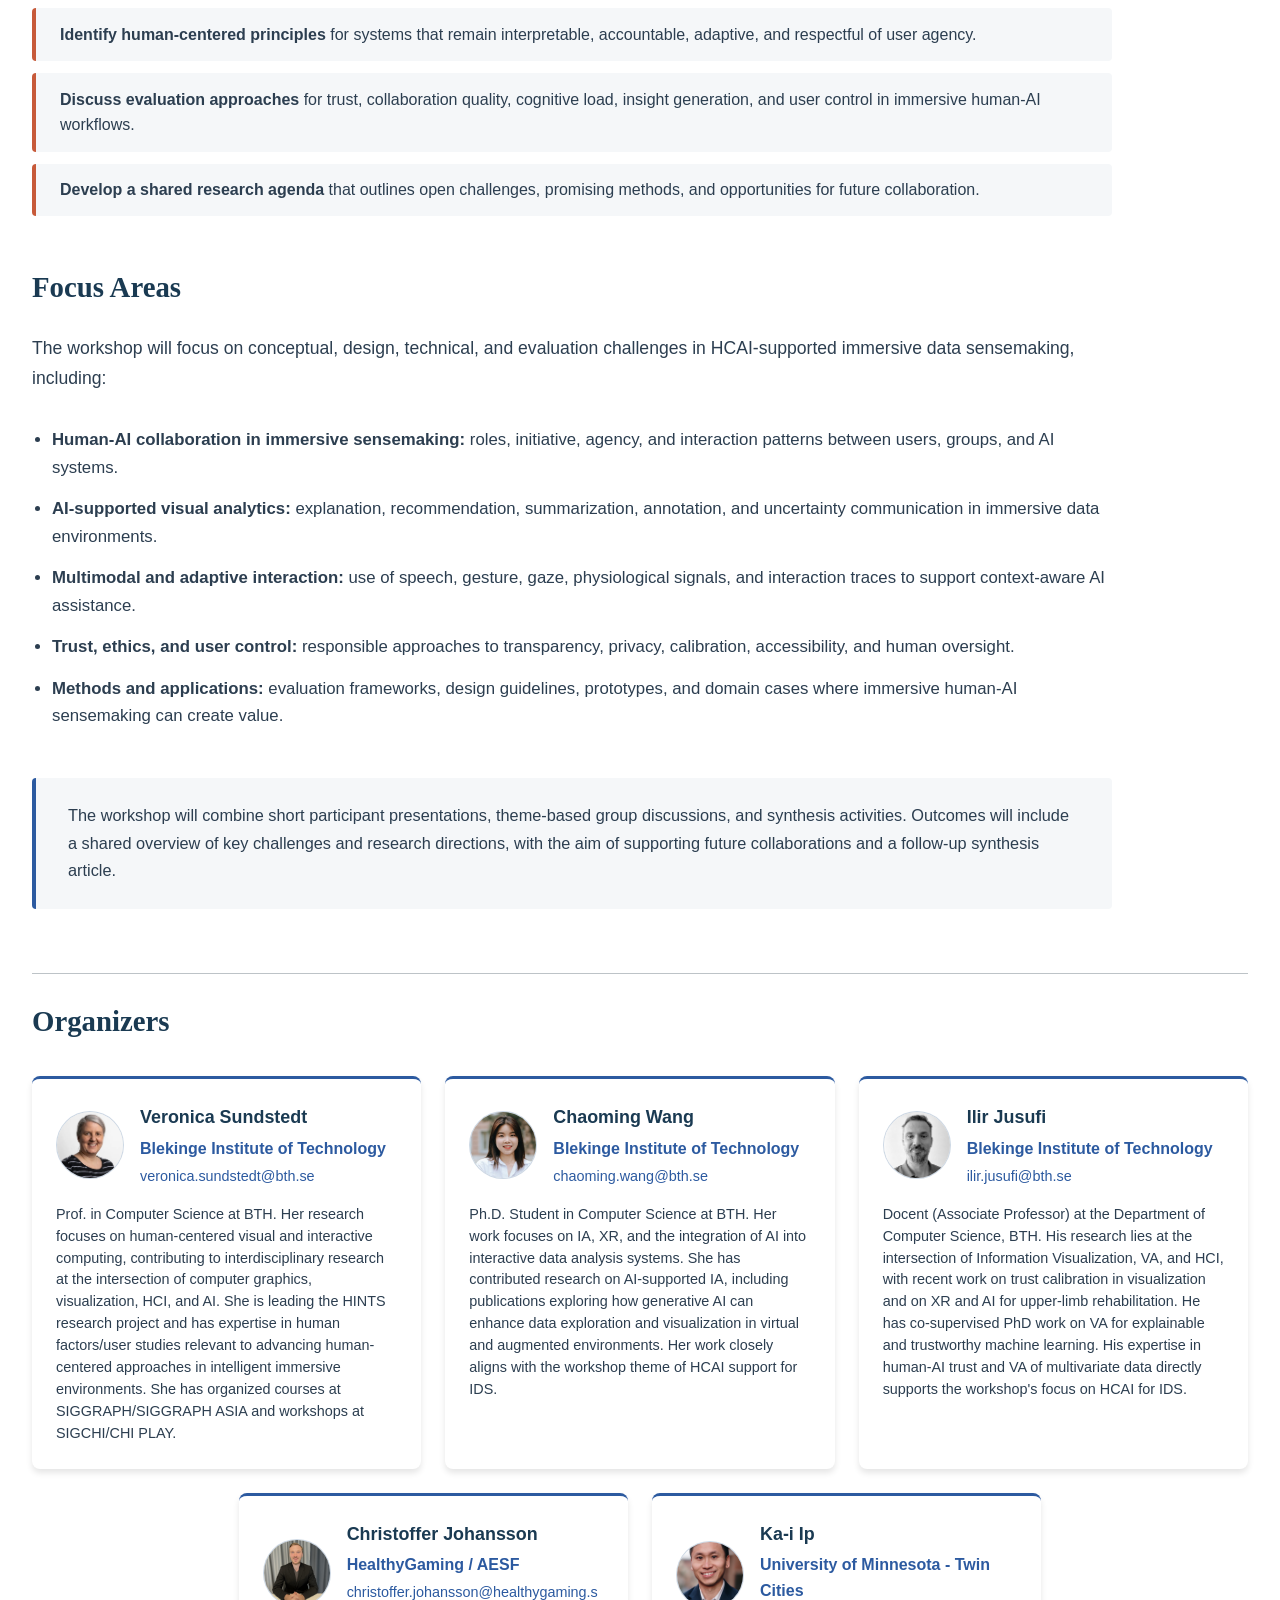
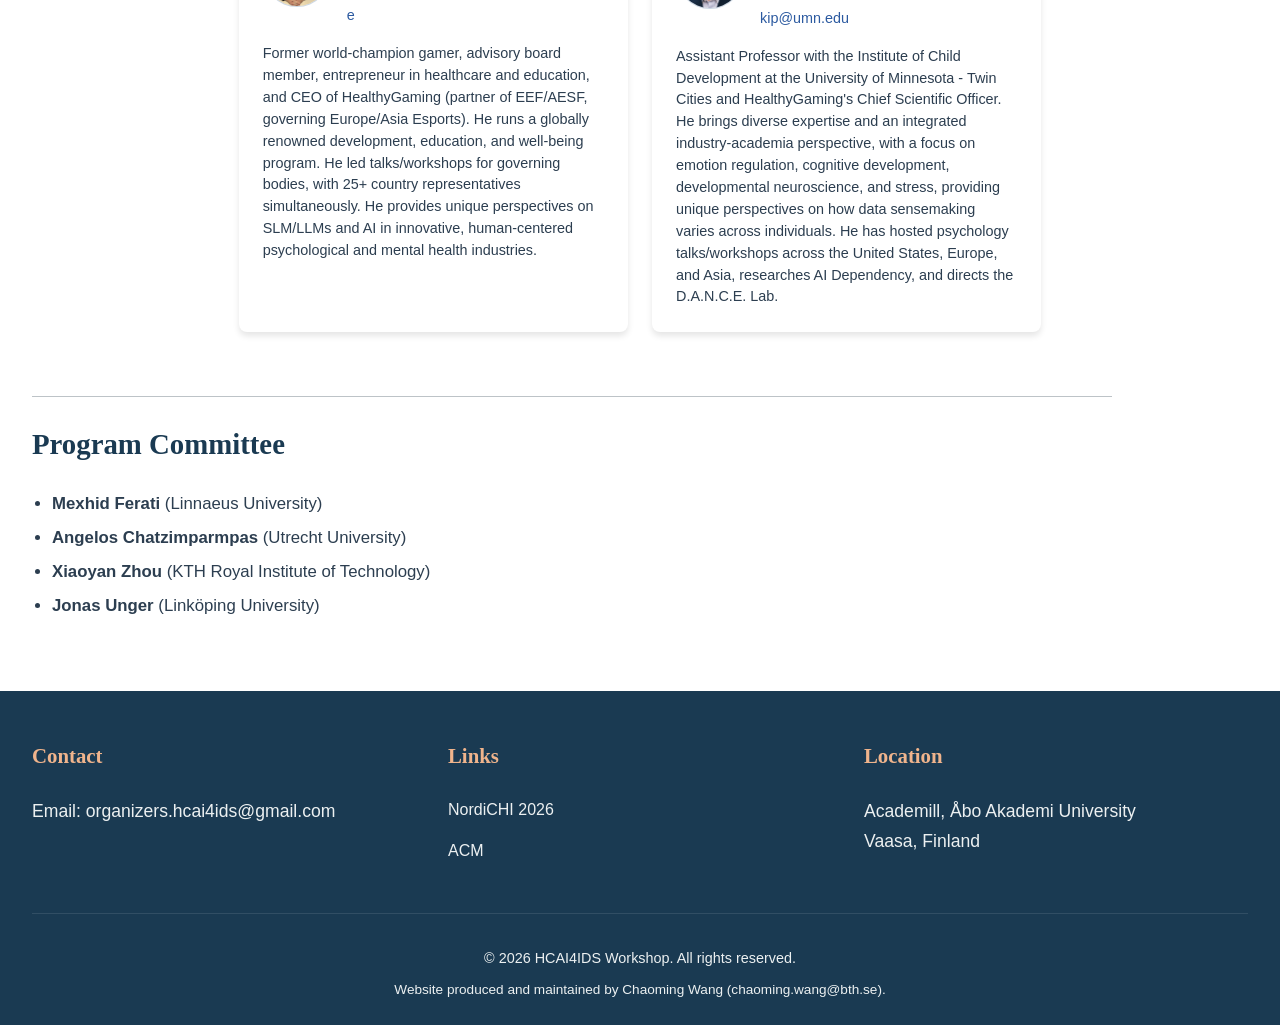
==== commit 44827810: "modified:   data/schedule.csv 	modified:   index.html 	modified:   keynote.html 	modified:   schedul" ====
--- a/index.html
+++ b/index.html
@@ -5,7 +5,7 @@
     <meta name="viewport" content="width=device-width, initial-scale=1.0">
     <title>HCAI4IDS Workshop | NordiCHI 2026</title>
     <meta name="description" content="HCAI4IDS: Human-Centered AI Support for Immersive Data Sensemaking - A NordiCHI 2026 Workshop">
-    <link rel="stylesheet" href="styles/main.css?v=20260922-proposal-link">
+    <link rel="stylesheet" href="styles/main.css?v=20260923-spotlight-label">
 </head>
 <body>
     <!-- Navigation -->
@@ -49,14 +49,34 @@
     <main>
     <section class="about">
         <div class="container">
-            <h2>Overview</h2>
+            <div class="overview-grid">
+                <div class="overview-copy">
+                    <h2>Overview</h2>
+                    <p class="about-lede">Immersive analytics and extended reality (XR) environments are changing how people explore complex data, reason spatially, and collaborate around emerging patterns. At the same time, rapid advances in generative AI, adaptive interfaces, and multimodal sensing are creating new possibilities for AI systems to summarize, recommend, explain, annotate, simulate, and support decision-making during data sensemaking.</p>
+
+                    <p>Despite this potential, the integration of human-centered AI into immersive data sensemaking remains fragmented. Many systems demonstrate impressive technical capabilities, but less is known about how AI support should be designed so that it strengthens human judgment, preserves agency, communicates uncertainty, and supports trustworthy collaboration in complex analytical contexts.</p>
+
+                    <p>This workshop brings together researchers and practitioners from HCI, AI, visualization, immersive analytics, XR, and cognitive science to examine how AI can act as a meaningful collaborator in immersive data work. Rather than treating AI as an autonomous replacement for human reasoning, the workshop focuses on how people and AI systems can jointly interpret data, negotiate uncertainty, and build insight in interactive immersive environments. <a class="proposal-inline-link" href="proposal/NordiCHI_Workshop_Proposal_HCAI4IDS.pdf" target="_blank" rel="noopener">Read Full Proposal Here!</a></p>
+                </div>
+                <aside class="home-keynote-spotlight" aria-labelledby="home-keynote-name">
+                    <p class="home-keynote-section-label">Spotlight</p>
+                    <div class="home-keynote-card">
+                        <div class="home-keynote-portrait">
+                            <img src="images/mario-romero-keynote.png" alt="Leonardo-inspired sepia portrait of Mario Romero wearing glasses.">
+                            <p>Portrait generated with Microsoft Copilot from a self-portrait, 2026. <a href="https://creativecommons.org/licenses/by/4.0/">CC BY 4.0</a>, Mario Romero.</p>
+                        </div>
+                        <div class="home-keynote-copy">
+                            <p class="home-keynote-label">Invited Keynote</p>
+                            <h3 id="home-keynote-name">Mario Romero</h3>
+                            <p class="home-keynote-role">Senior Associate Professor<br>Link&ouml;ping University</p>
+                            <p class="home-keynote-title">As we may think next: immersive sense making from the memex to the chatbot</p>
+                            <a href="keynote.html">View keynote details <span aria-hidden="true">&rarr;</span></a>
+                        </div>
+                    </div>
+                </aside>
+            </div>
+
             <div class="about-content">
-                <p class="about-lede">Immersive analytics and extended reality (XR) environments are changing how people explore complex data, reason spatially, and collaborate around emerging patterns. At the same time, rapid advances in generative AI, adaptive interfaces, and multimodal sensing are creating new possibilities for AI systems to summarize, recommend, explain, annotate, simulate, and support decision-making during data sensemaking.</p>
-
-                <p>Despite this potential, the integration of human-centered AI into immersive data sensemaking remains fragmented. Many systems demonstrate impressive technical capabilities, but less is known about how AI support should be designed so that it strengthens human judgment, preserves agency, communicates uncertainty, and supports trustworthy collaboration in complex analytical contexts.</p>
-
-                <p>This workshop brings together researchers and practitioners from HCI, AI, visualization, immersive analytics, XR, and cognitive science to examine how AI can act as a meaningful collaborator in immersive data work. Rather than treating AI as an autonomous replacement for human reasoning, the workshop focuses on how people and AI systems can jointly interpret data, negotiate uncertainty, and build insight in interactive immersive environments. <a class="proposal-inline-link" href="proposal/NordiCHI_Workshop_Proposal_HCAI4IDS.pdf" target="_blank" rel="noopener">Read Full Proposal Here!</a></p>
-
                 <h3>Motivation and Goals</h3>
                 <p>The workshop aims to establish a shared research space for human-centered AI support in immersive data sensemaking. Our goals are to:</p>
                 <ul class="workshop-parts">
@@ -87,7 +107,7 @@
 
             <div class="program-committee">
                 <h3 class="section-subtitle">Program Committee</h3>
-                <p>The Program Committee is being updated progressively, and the full list of PC members will be finalized before the paper submission deadline.</p>
+                <!-- <p>The Program Committee is being updated progressively, and the full list of PC members will be finalized before the paper submission deadline.</p> -->
                 <ul class="program-committee-list" id="program-committee-content">
                     <!-- Populated by load-content.js -->
                 </ul>
--- a/styles/main.css
+++ b/styles/main.css
@@ -359,6 +359,120 @@
     max-width: 1080px;
 }
 
+.overview-grid {
+    display: grid;
+    grid-template-columns: minmax(0, 1fr) 420px;
+    align-items: start;
+    gap: var(--spacing-lg);
+    margin-bottom: var(--spacing-lg);
+}
+
+.overview-copy h2 {
+    width: 100%;
+}
+
+.home-keynote-spotlight {
+    width: 100%;
+    padding-top: calc(4.87rem + 0.35rem);
+}
+
+.home-keynote-section-label {
+    margin: 0 0 0.15rem;
+    color: var(--accent);
+    font-family: var(--font-heading);
+    font-size: 1.15rem;
+    font-weight: 700;
+    line-height: 1.3;
+    text-transform: uppercase;
+}
+
+.home-keynote-card {
+    display: grid;
+    grid-template-columns: 145px minmax(0, 1fr);
+    min-height: 218px;
+    overflow: hidden;
+    border: 1px solid #d6dce2;
+    border-left: 4px solid #7d4793;
+    border-radius: 8px;
+    background: var(--bg-white);
+    box-shadow: var(--shadow-sm);
+}
+
+.home-keynote-portrait {
+    display: flex;
+    flex-direction: column;
+    min-width: 0;
+    background: #ead39b;
+}
+
+.home-keynote-portrait img {
+    display: block;
+    width: 100%;
+    aspect-ratio: 1 / 1;
+    object-fit: cover;
+}
+
+.home-keynote-portrait p {
+    flex: 1;
+    margin: 0;
+    padding: 0.55rem 0.6rem;
+    color: #65563c;
+    font-size: 0.61rem;
+    line-height: 1.35;
+}
+
+.home-keynote-portrait a {
+    color: #5d3b19;
+    font-weight: 700;
+}
+
+.home-keynote-copy {
+    display: flex;
+    flex-direction: column;
+    min-width: 0;
+    padding: 0.85rem 0.95rem;
+}
+
+.home-keynote-label {
+    margin: 0 0 0.22rem;
+    color: #7d4793;
+    font-size: 0.68rem;
+    font-weight: 800;
+    letter-spacing: 0.09em;
+    line-height: 1.3;
+    text-transform: uppercase;
+}
+
+.home-keynote-copy h3 {
+    margin: 0 0 0.12rem;
+    color: var(--primary);
+    font-size: 1.2rem;
+    line-height: 1.2;
+}
+
+.home-keynote-role {
+    margin: 0 0 0.55rem;
+    color: #5b6e7d;
+    font-size: 0.72rem;
+    line-height: 1.35;
+}
+
+.home-keynote-title {
+    margin: 0 0 0.55rem;
+    color: #394e5d;
+    font-family: var(--font-heading);
+    font-size: 0.86rem;
+    font-weight: 700;
+    line-height: 1.32;
+}
+
+.home-keynote-copy > a {
+    margin-top: auto;
+    color: var(--secondary);
+    font-size: 0.78rem;
+    font-weight: 750;
+}
+
 .about-lede {
     max-width: 1040px;
     font-size: 1.16rem;
@@ -1129,6 +1243,14 @@
    =========================== */
 
 @media (max-width: 1100px) {
+    .overview-grid {
+        grid-template-columns: minmax(0, 1fr) 360px;
+    }
+
+    .home-keynote-card {
+        grid-template-columns: 125px minmax(0, 1fr);
+    }
+
     .organizers-grid {
         grid-template-columns: repeat(2, minmax(0, 1fr));
         max-width: 900px;
@@ -1153,6 +1275,18 @@
 }
 
 @media (max-width: 768px) {
+    .overview-grid {
+        grid-template-columns: 1fr;
+    }
+
+    .home-keynote-section-label {
+        margin-bottom: 0.35rem;
+    }
+
+    .home-keynote-spotlight {
+        padding-top: 0;
+    }
+
     .nav-menu {
         flex-wrap: wrap;
         justify-content: center;
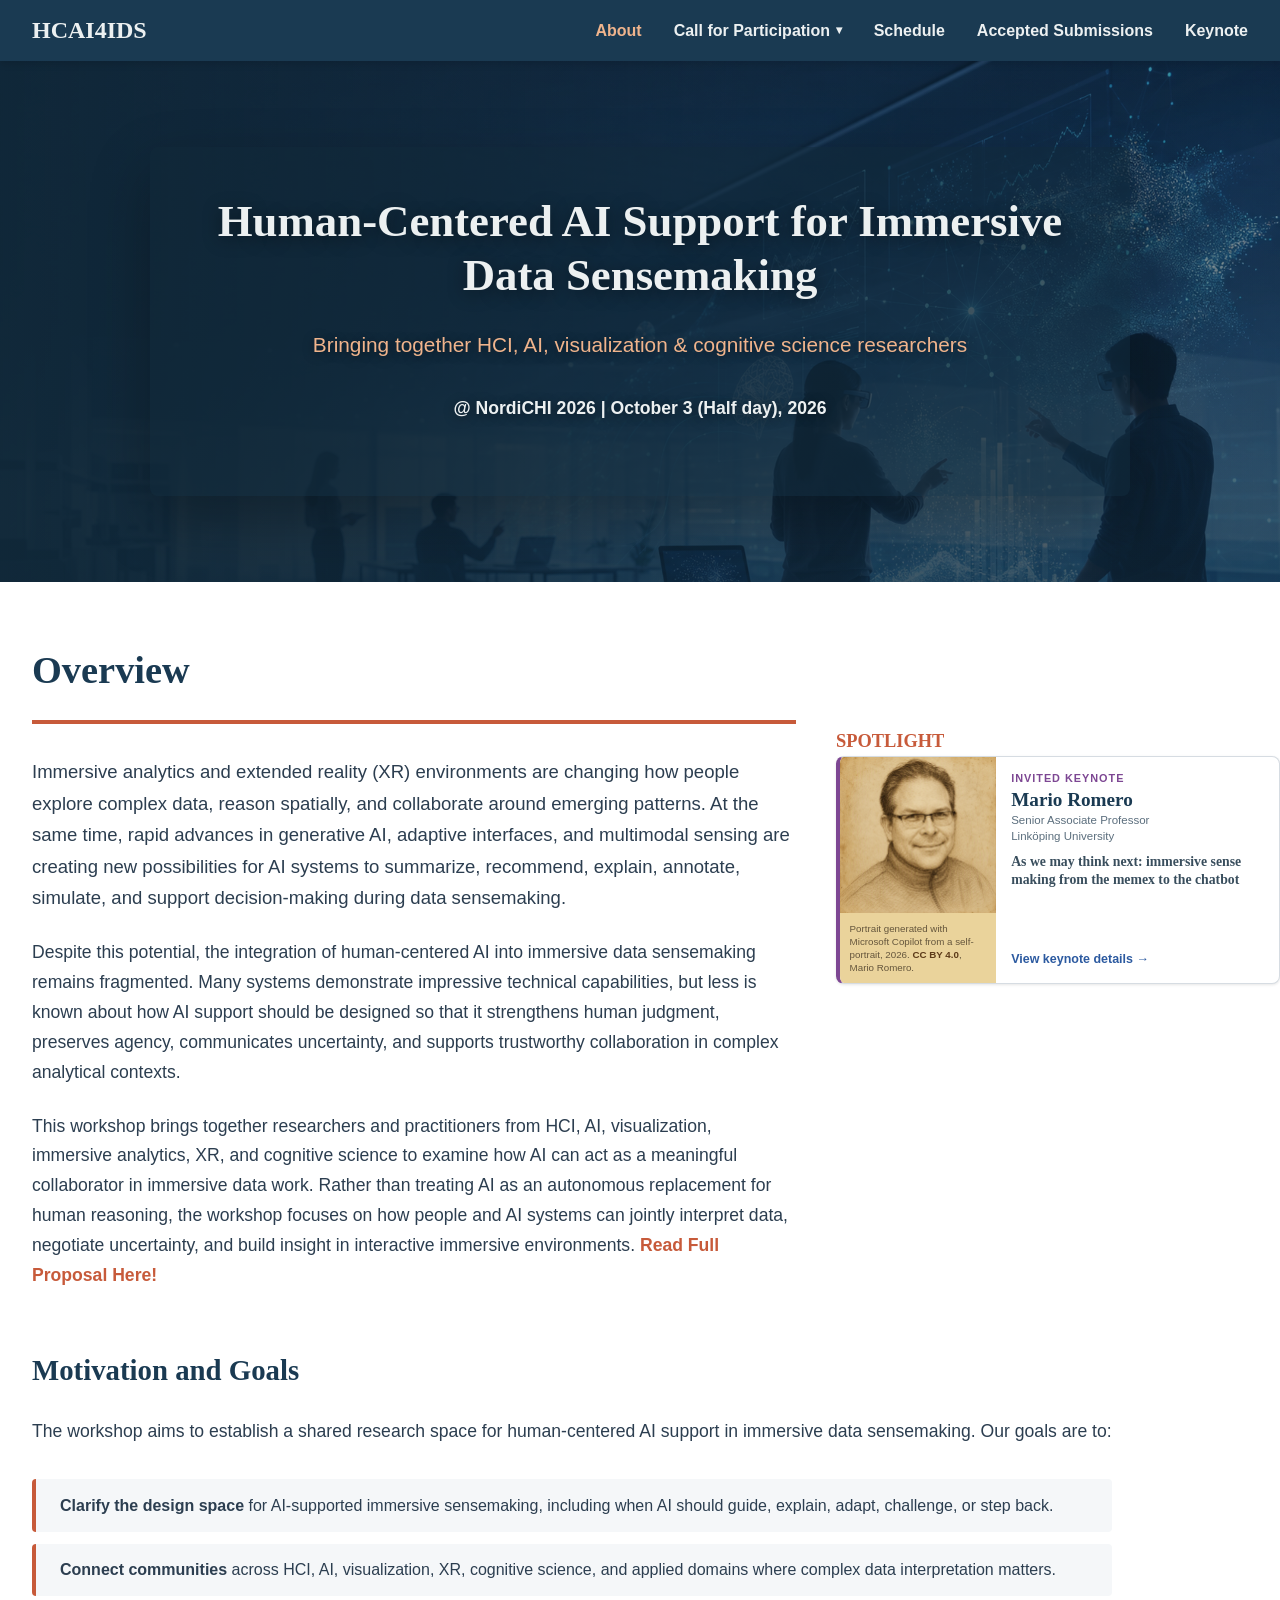
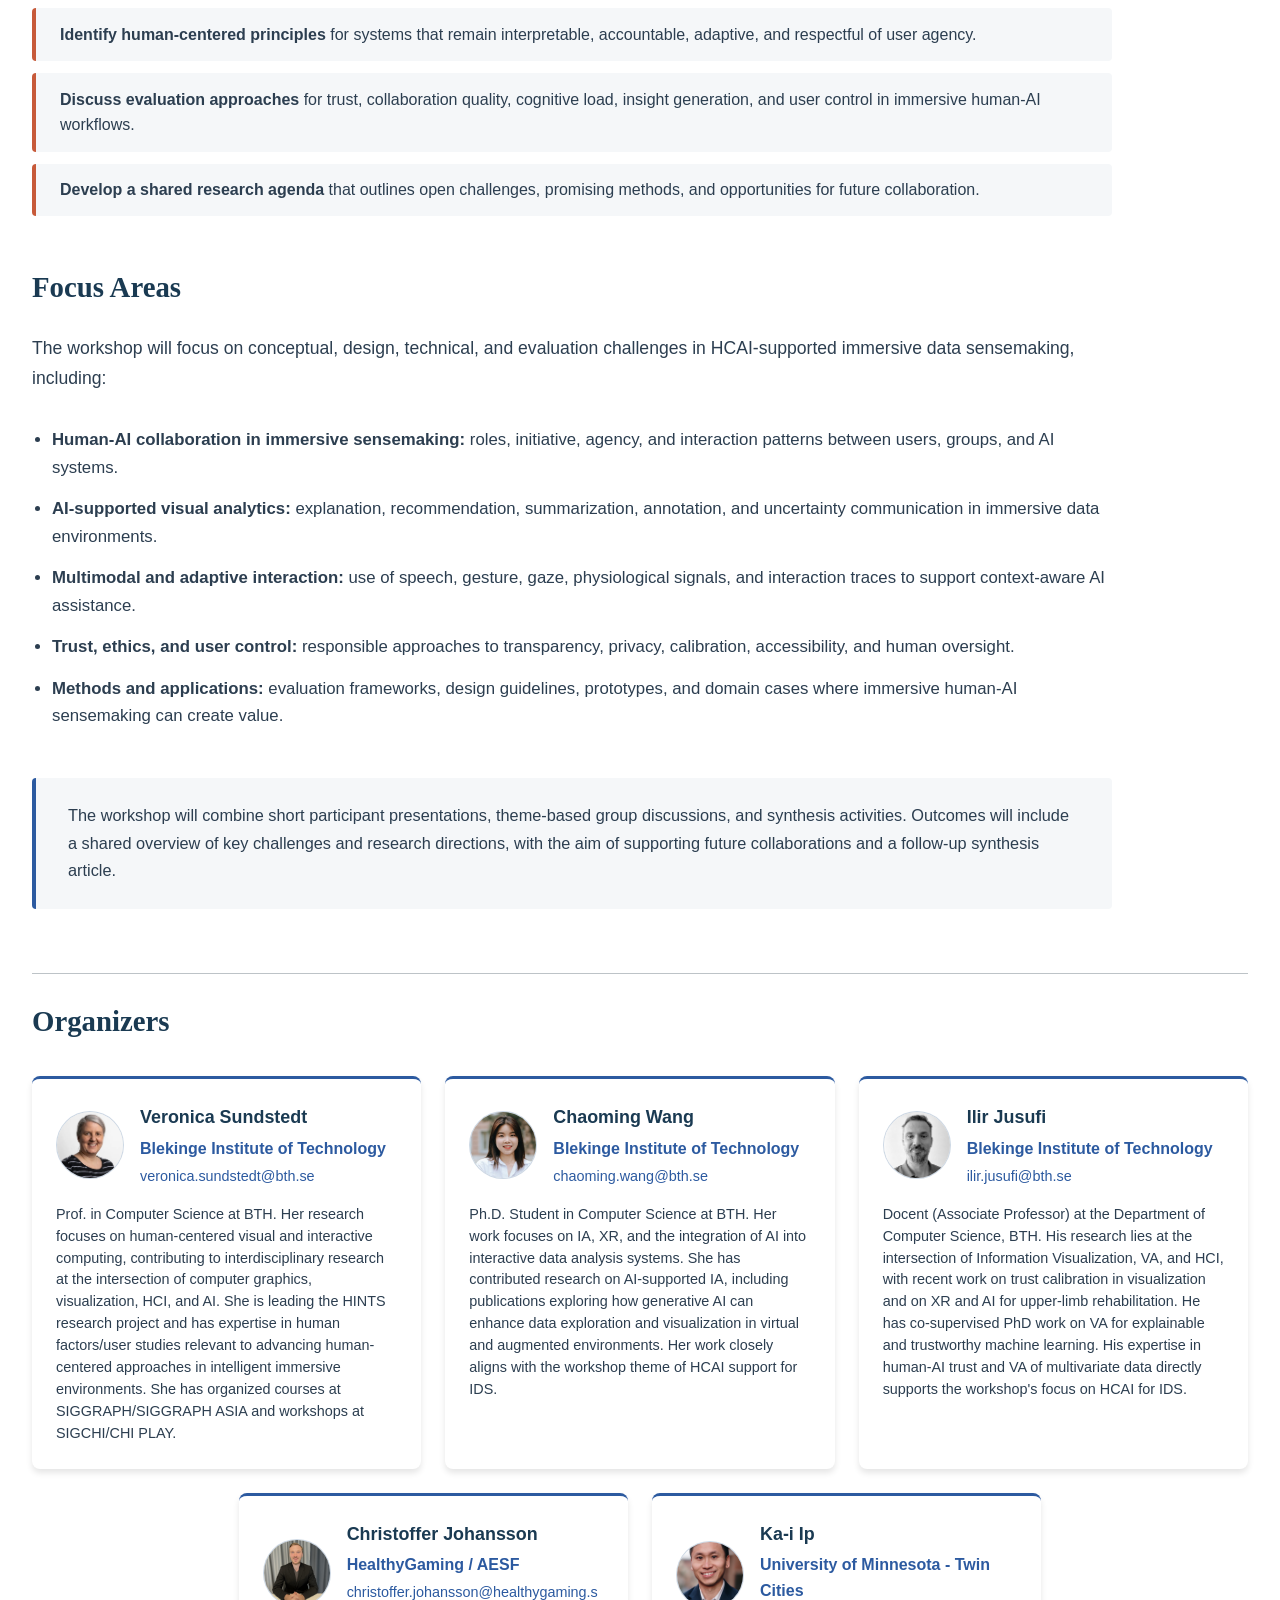
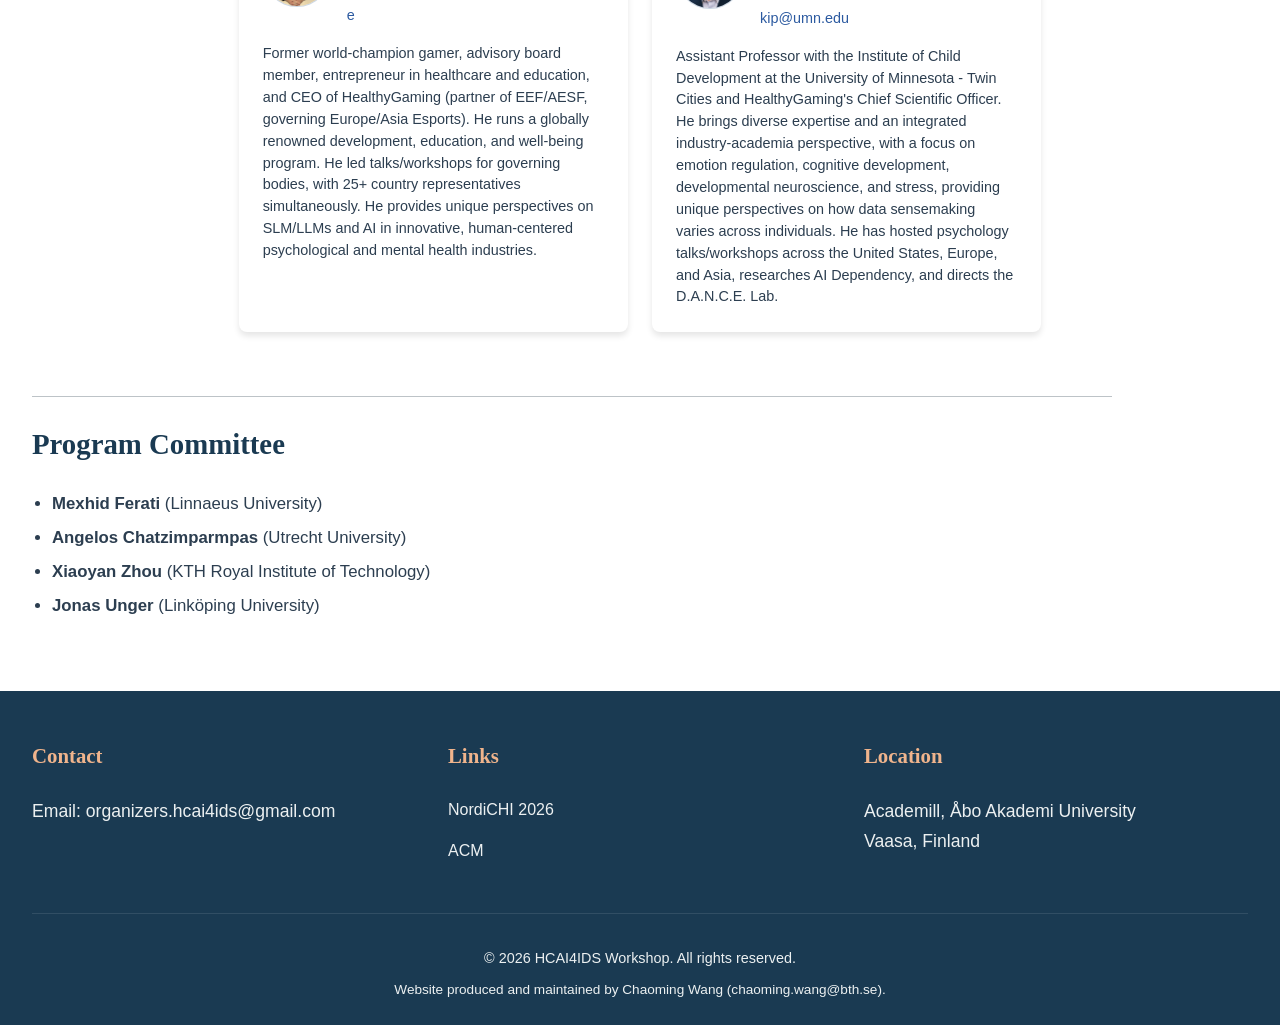
==== commit 0e9e2a2d: "modified:   index.html 	modified:   styles/main.css" ====
--- a/index.html
+++ b/index.html
@@ -5,7 +5,7 @@
     <meta name="viewport" content="width=device-width, initial-scale=1.0">
     <title>HCAI4IDS Workshop | NordiCHI 2026</title>
     <meta name="description" content="HCAI4IDS: Human-Centered AI Support for Immersive Data Sensemaking - A NordiCHI 2026 Workshop">
-    <link rel="stylesheet" href="styles/main.css?v=20260923-spotlight-label">
+    <link rel="stylesheet" href="styles/main.css?v=20260923-spotlight-larger2">
 </head>
 <body>
     <!-- Navigation -->
--- a/styles/main.css
+++ b/styles/main.css
@@ -361,9 +361,10 @@
 
 .overview-grid {
     display: grid;
-    grid-template-columns: minmax(0, 1fr) 420px;
+    grid-template-columns: minmax(0, 1fr) 444px;
     align-items: start;
-    gap: var(--spacing-lg);
+    gap: 2.5rem;
+    width: calc(100% + 2rem);
     margin-bottom: var(--spacing-lg);
 }
 
@@ -388,8 +389,8 @@
 
 .home-keynote-card {
     display: grid;
-    grid-template-columns: 145px minmax(0, 1fr);
-    min-height: 218px;
+    grid-template-columns: 156px minmax(0, 1fr);
+    min-height: 228px;
     overflow: hidden;
     border: 1px solid #d6dce2;
     border-left: 4px solid #7d4793;
@@ -1245,6 +1246,8 @@
 @media (max-width: 1100px) {
     .overview-grid {
         grid-template-columns: minmax(0, 1fr) 360px;
+        gap: var(--spacing-lg);
+        width: 100%;
     }
 
     .home-keynote-card {
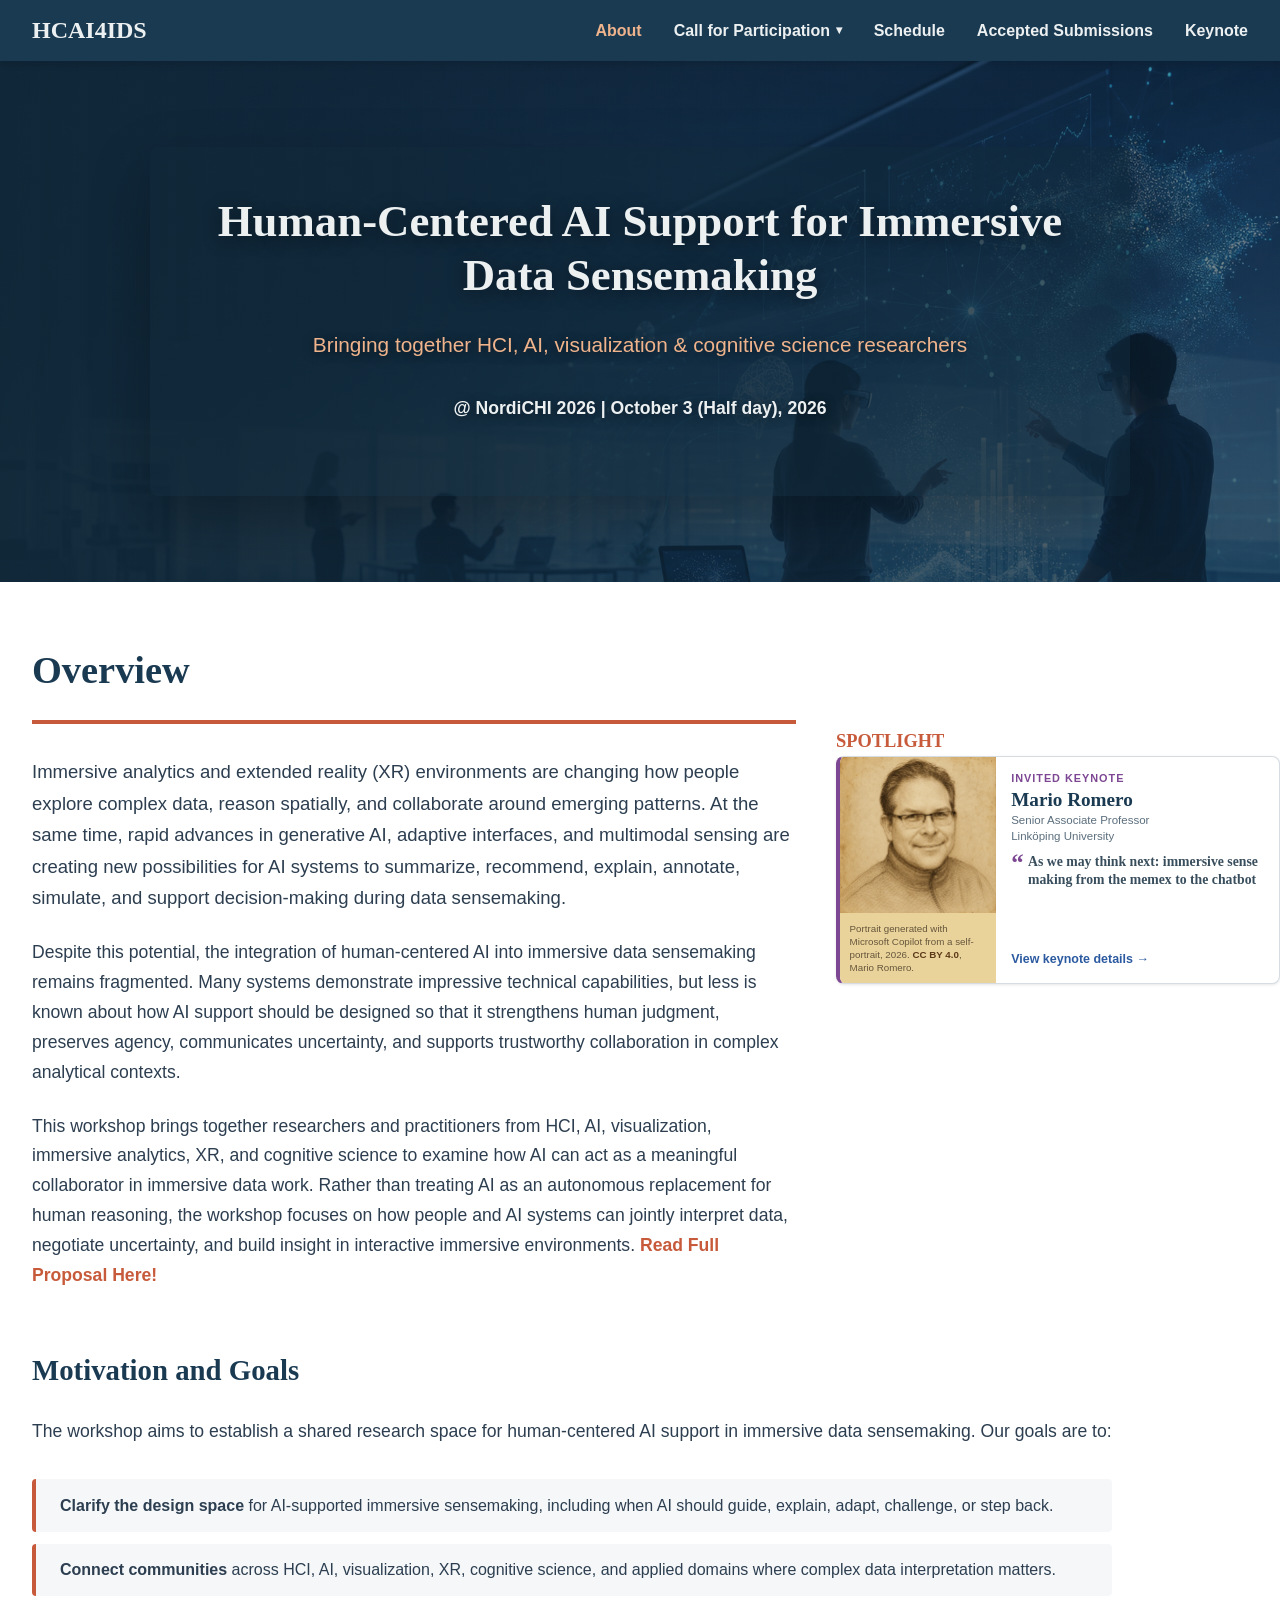
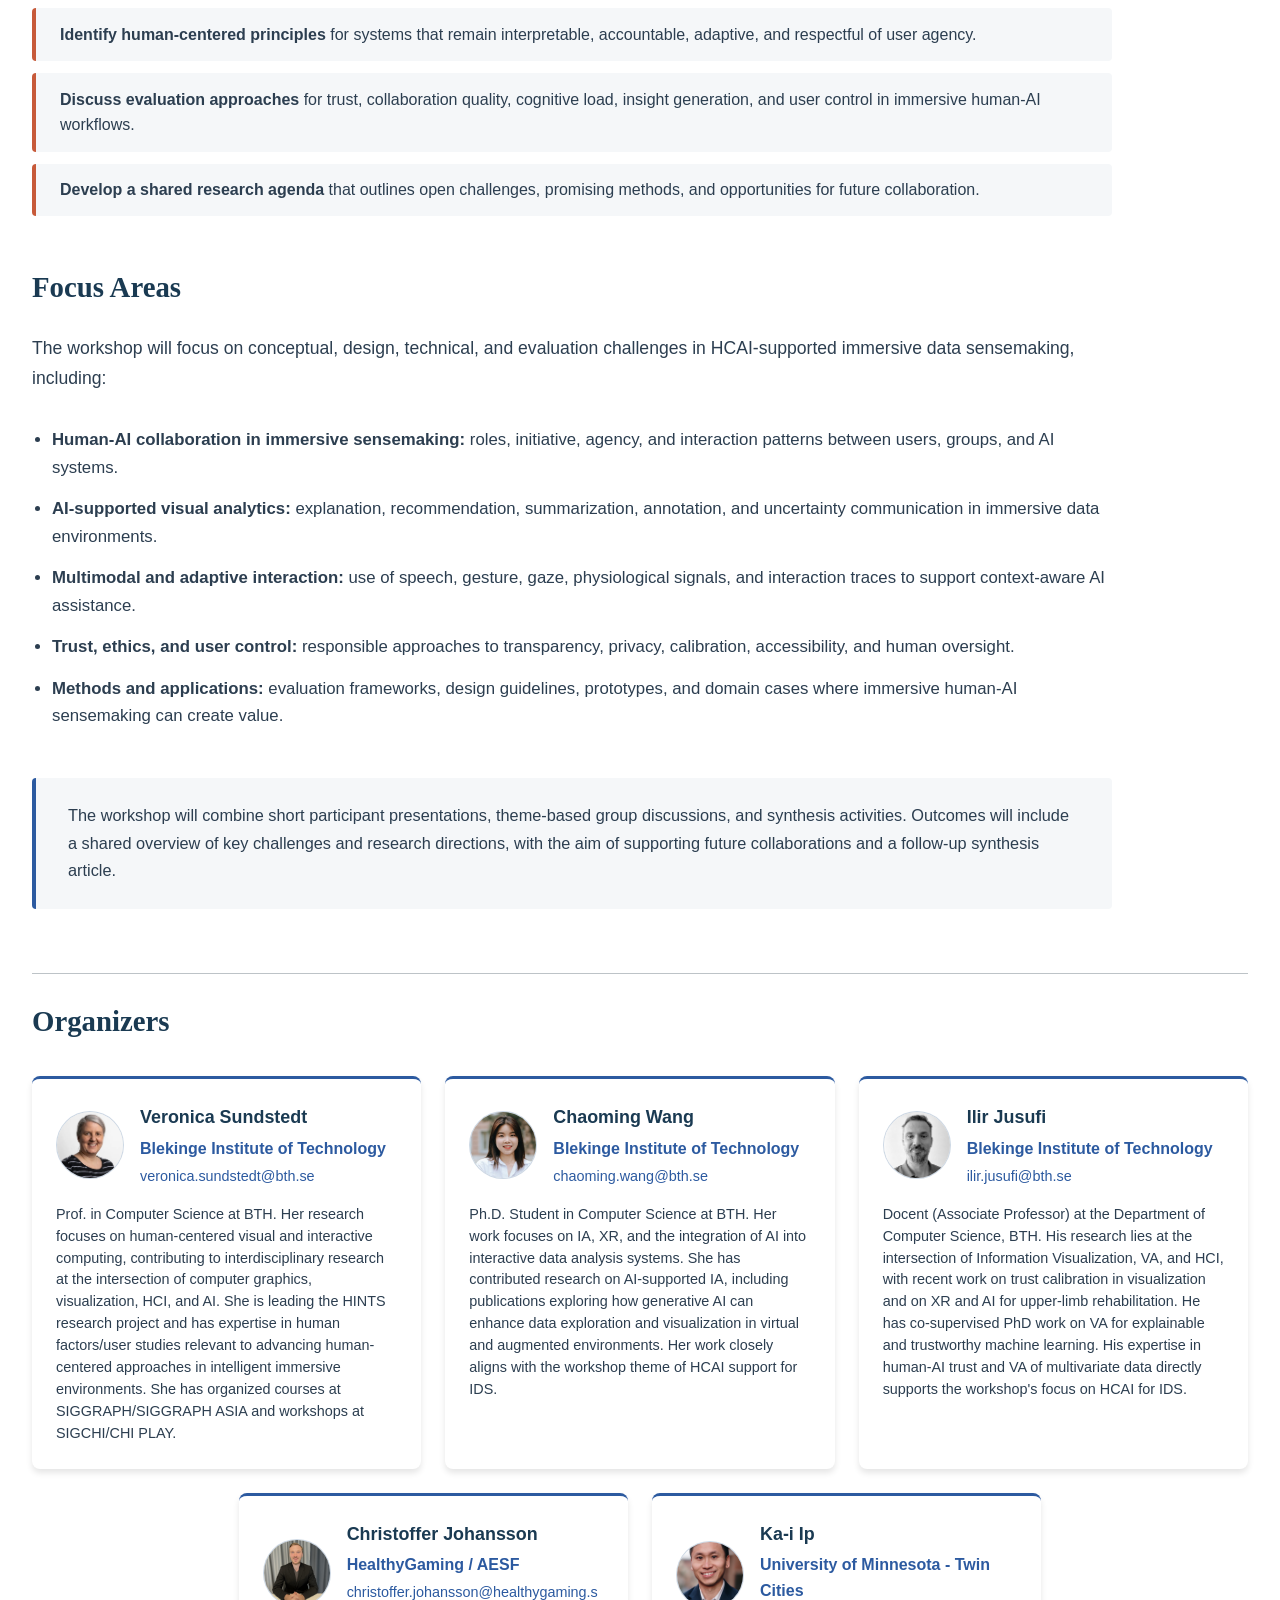
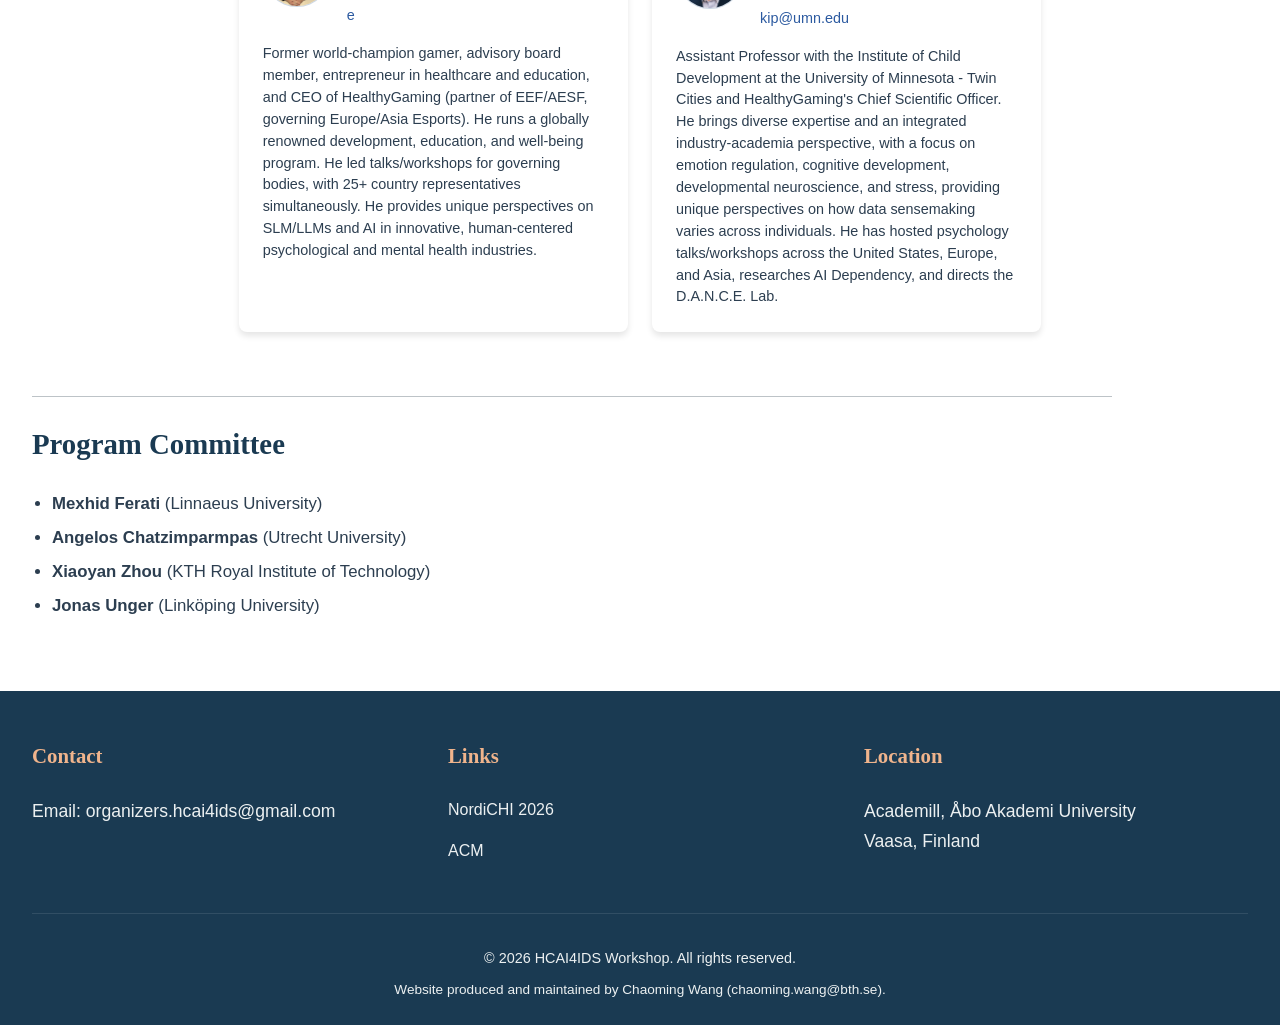
==== commit 1afe8906: "modified:   index.html 	modified:   styles/main.css" ====
--- a/index.html
+++ b/index.html
@@ -5,7 +5,7 @@
     <meta name="viewport" content="width=device-width, initial-scale=1.0">
     <title>HCAI4IDS Workshop | NordiCHI 2026</title>
     <meta name="description" content="HCAI4IDS: Human-Centered AI Support for Immersive Data Sensemaking - A NordiCHI 2026 Workshop">
-    <link rel="stylesheet" href="styles/main.css?v=20260923-spotlight-larger2">
+    <link rel="stylesheet" href="styles/main.css?v=20260923-spotlight-shift-quote">
 </head>
 <body>
     <!-- Navigation -->
--- a/styles/main.css
+++ b/styles/main.css
@@ -375,6 +375,7 @@
 .home-keynote-spotlight {
     width: 100%;
     padding-top: calc(4.87rem + 0.35rem);
+    transform: translateX(clamp(0rem, calc((100vw - 1440px) * 0.06), 2rem));
 }
 
 .home-keynote-section-label {
@@ -459,12 +460,26 @@
 }
 
 .home-keynote-title {
+    position: relative;
     margin: 0 0 0.55rem;
+    padding-left: 1.05rem;
     color: #394e5d;
     font-family: var(--font-heading);
     font-size: 0.86rem;
     font-weight: 700;
     line-height: 1.32;
+}
+
+.home-keynote-title::before {
+    position: absolute;
+    top: -0.12rem;
+    left: 0;
+    color: #7d4793;
+    content: "\201C";
+    font-family: Georgia, "Times New Roman", serif;
+    font-size: 1.55rem;
+    font-weight: 700;
+    line-height: 1;
 }
 
 .home-keynote-copy > a {
@@ -1254,6 +1269,10 @@
         grid-template-columns: 125px minmax(0, 1fr);
     }
 
+    .home-keynote-spotlight {
+        transform: none;
+    }
+
     .organizers-grid {
         grid-template-columns: repeat(2, minmax(0, 1fr));
         max-width: 900px;
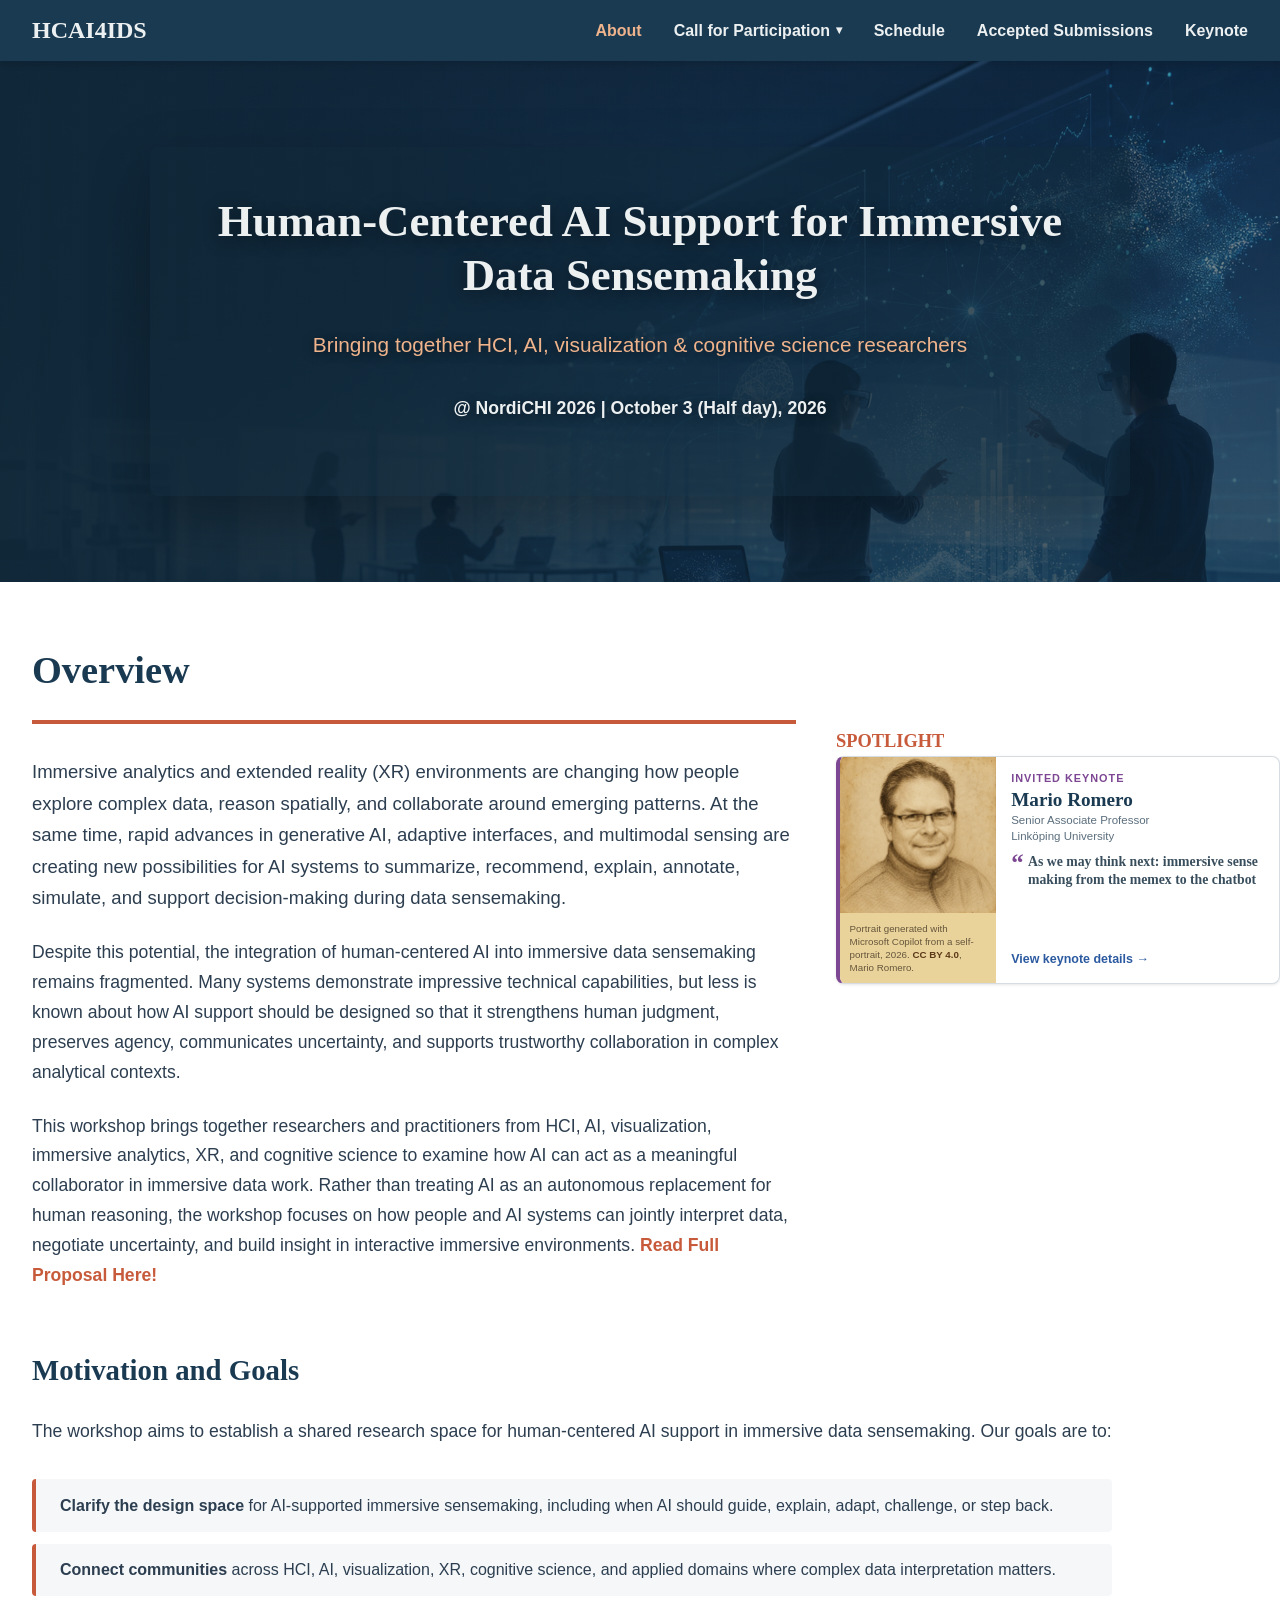
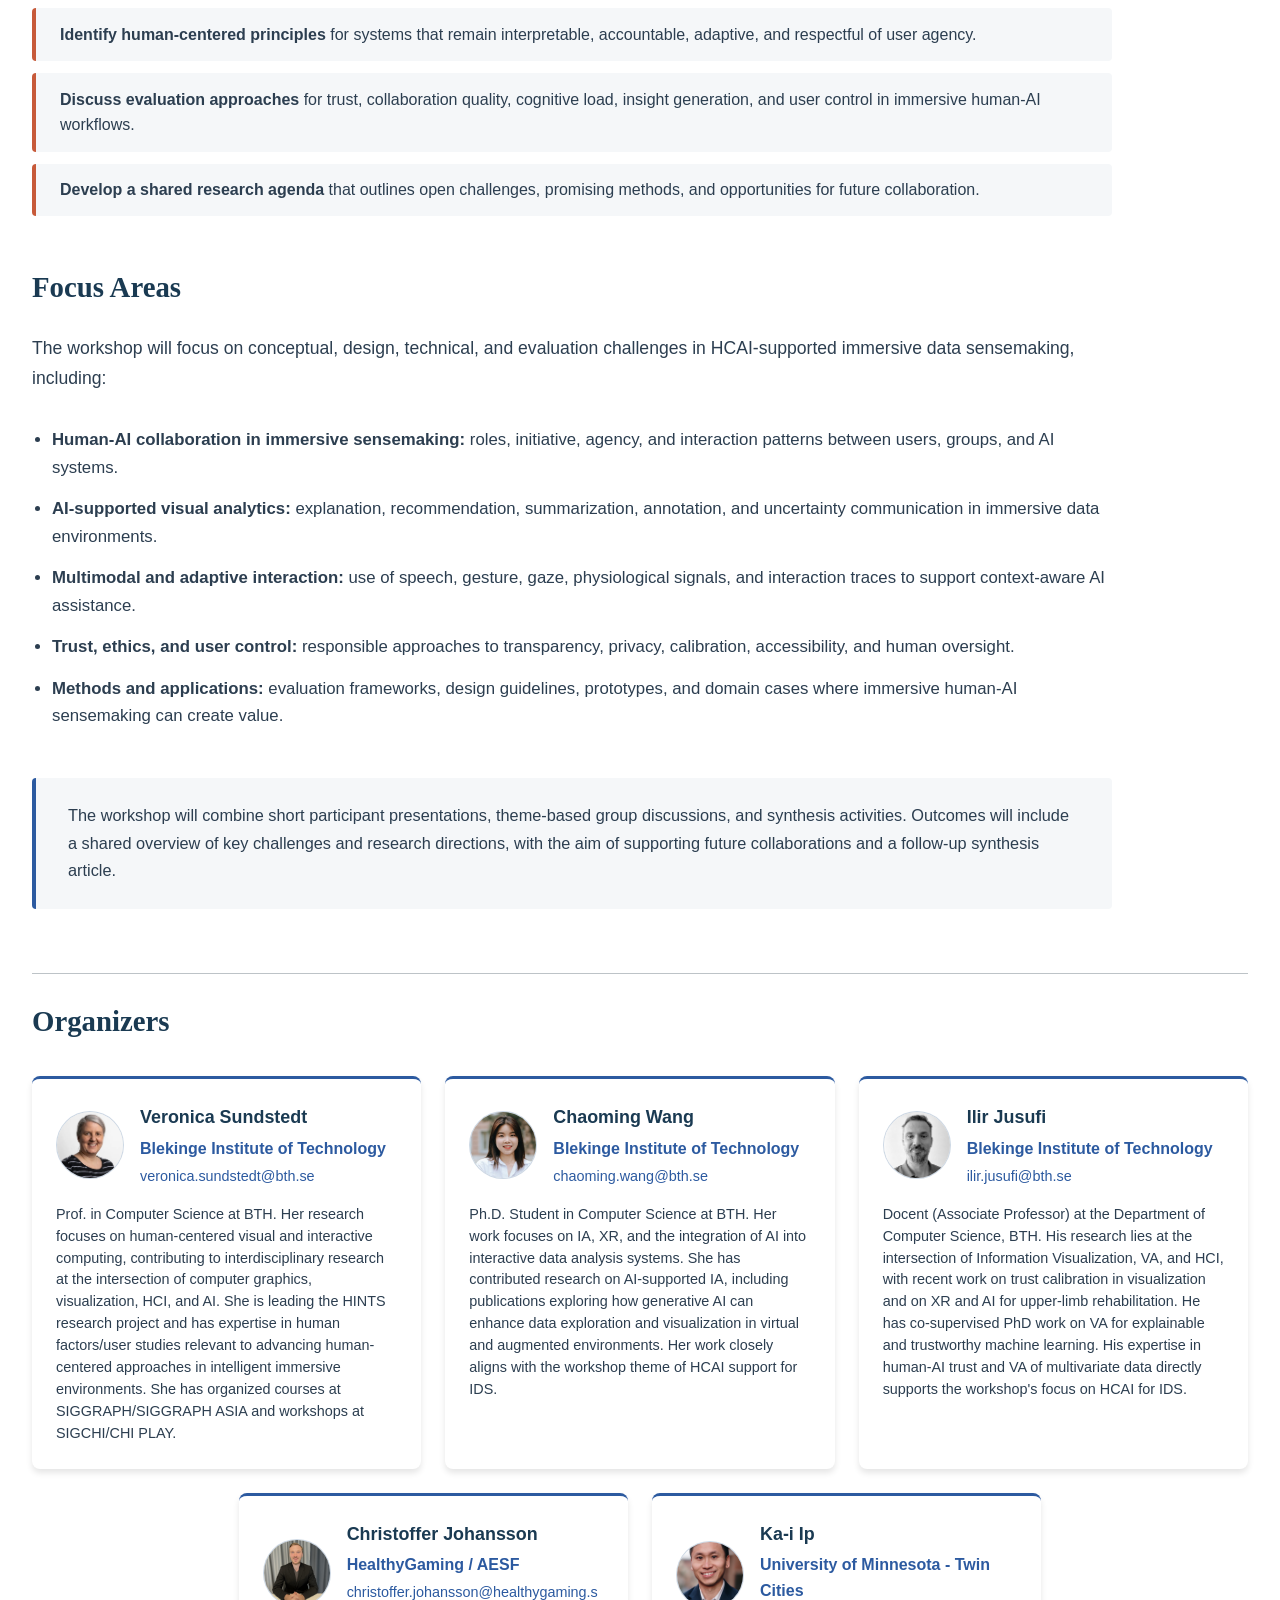
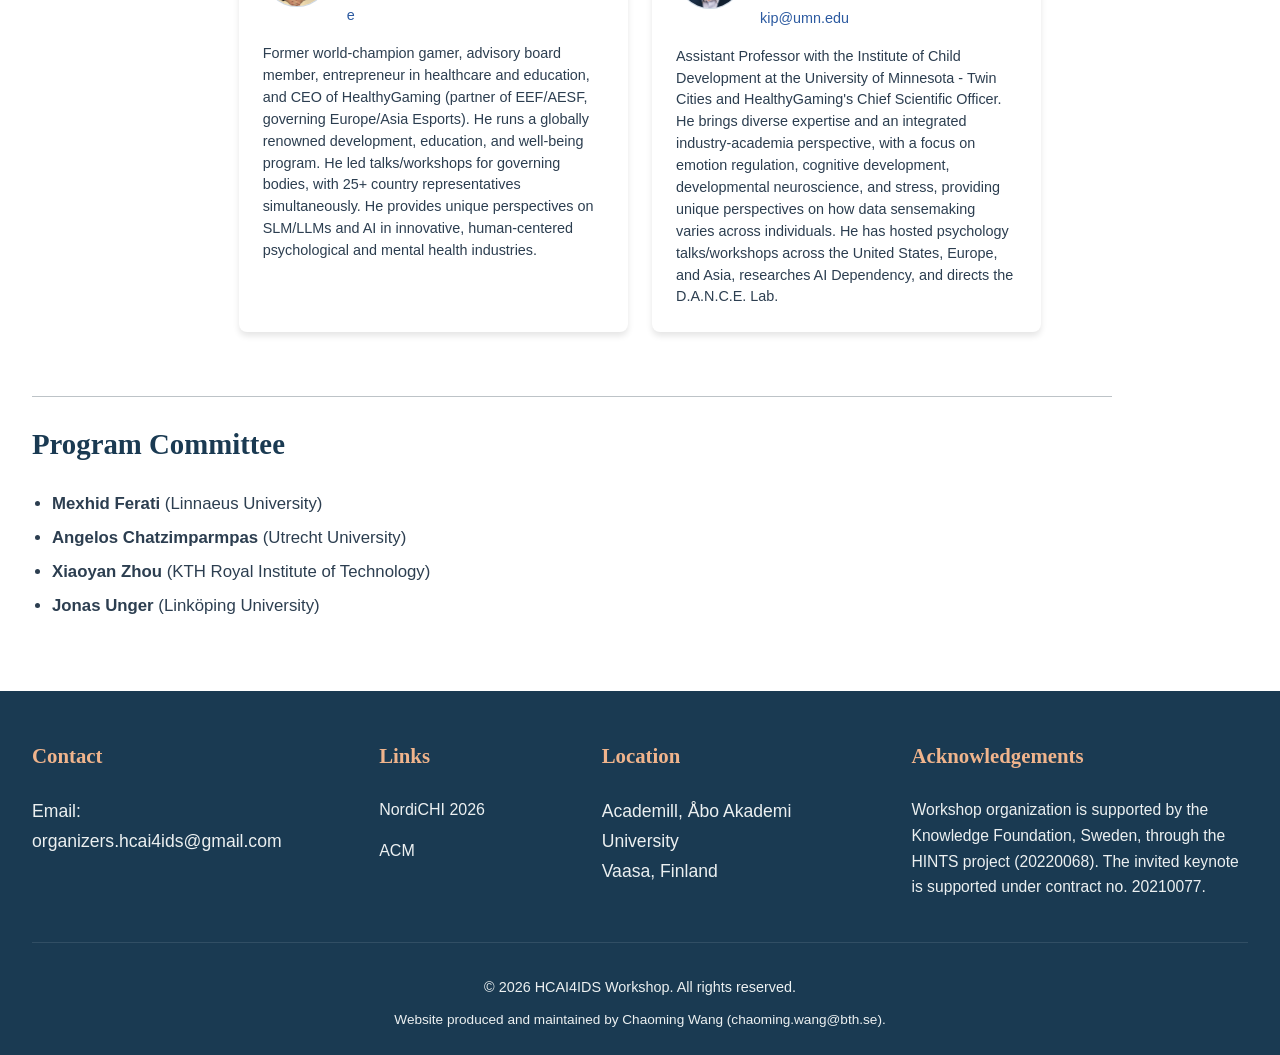
==== commit e1c2a20b: "modified:   call-for-participation.html 	modified:   data/schedule.csv 	modified:   index.html 	modi" ====
--- a/index.html
+++ b/index.html
@@ -5,7 +5,7 @@
     <meta name="viewport" content="width=device-width, initial-scale=1.0">
     <title>HCAI4IDS Workshop | NordiCHI 2026</title>
     <meta name="description" content="HCAI4IDS: Human-Centered AI Support for Immersive Data Sensemaking - A NordiCHI 2026 Workshop">
-    <link rel="stylesheet" href="styles/main.css?v=20260923-spotlight-shift-quote">
+    <link rel="stylesheet" href="styles/main.css?v=20260924-footer-acknowledgements">
 </head>
 <body>
     <!-- Navigation -->
@@ -117,9 +117,9 @@
     </main>
 
     <!-- Footer -->
-    <footer class="footer">
+    <footer class="footer footer--four-column">
         <div class="container">
-            <div class="footer-content">
+            <div class="footer-content footer-content--four-columns">
                 <div class="footer-section">
                     <h4>Contact</h4>
                     <p>Email: <a href="mailto:organizers.hcai4ids@gmail.com">organizers.hcai4ids@gmail.com</a></p>
@@ -135,6 +135,10 @@
                     <h4>Location</h4>
                     <p>Academill, &Aring;bo Akademi University<br>Vaasa, Finland</p>
                 </div>
+                <div class="footer-section footer-section--acknowledgements">
+                    <h4>Acknowledgements</h4>
+                    <p>Workshop organization is supported by the Knowledge Foundation, Sweden, through the <a href="https://www.bth.se/forskningsmiljoer/hints-human-centered-intelligent-realities">HINTS project</a> (20220068). The invited keynote is supported under contract no. 20210077.</p>
+                </div>
             </div>
             <p class="copyright">&copy; 2026 HCAI4IDS Workshop. All rights reserved.</p>
             <p class="footer-maintainer">Website produced and maintained by Chaoming Wang (<a href="mailto:chaoming.wang@bth.se">chaoming.wang@bth.se</a>).</p>
--- a/styles/main.css
+++ b/styles/main.css
@@ -1206,6 +1206,22 @@
     margin-bottom: var(--spacing-lg);
 }
 
+.footer--four-column .container {
+    max-width: 1700px;
+}
+
+.footer-content--four-columns {
+    grid-template-columns: 1.2fr 0.7fr 1.05fr 1.35fr;
+    column-gap: 3rem;
+}
+
+.footer-section--acknowledgements p {
+    max-width: 31rem;
+    margin-bottom: 0;
+    font-size: 0.98rem;
+    line-height: 1.65;
+}
+
 .footer-section h4 {
     color: var(--accent-light);
     margin-bottom: var(--spacing-md);
@@ -1259,6 +1275,10 @@
    =========================== */
 
 @media (max-width: 1100px) {
+    .footer-content--four-columns {
+        grid-template-columns: repeat(2, minmax(0, 1fr));
+    }
+
     .overview-grid {
         grid-template-columns: minmax(0, 1fr) 360px;
         gap: var(--spacing-lg);
@@ -1297,6 +1317,10 @@
 }
 
 @media (max-width: 768px) {
+    .footer-content--four-columns {
+        grid-template-columns: 1fr;
+    }
+
     .overview-grid {
         grid-template-columns: 1fr;
     }
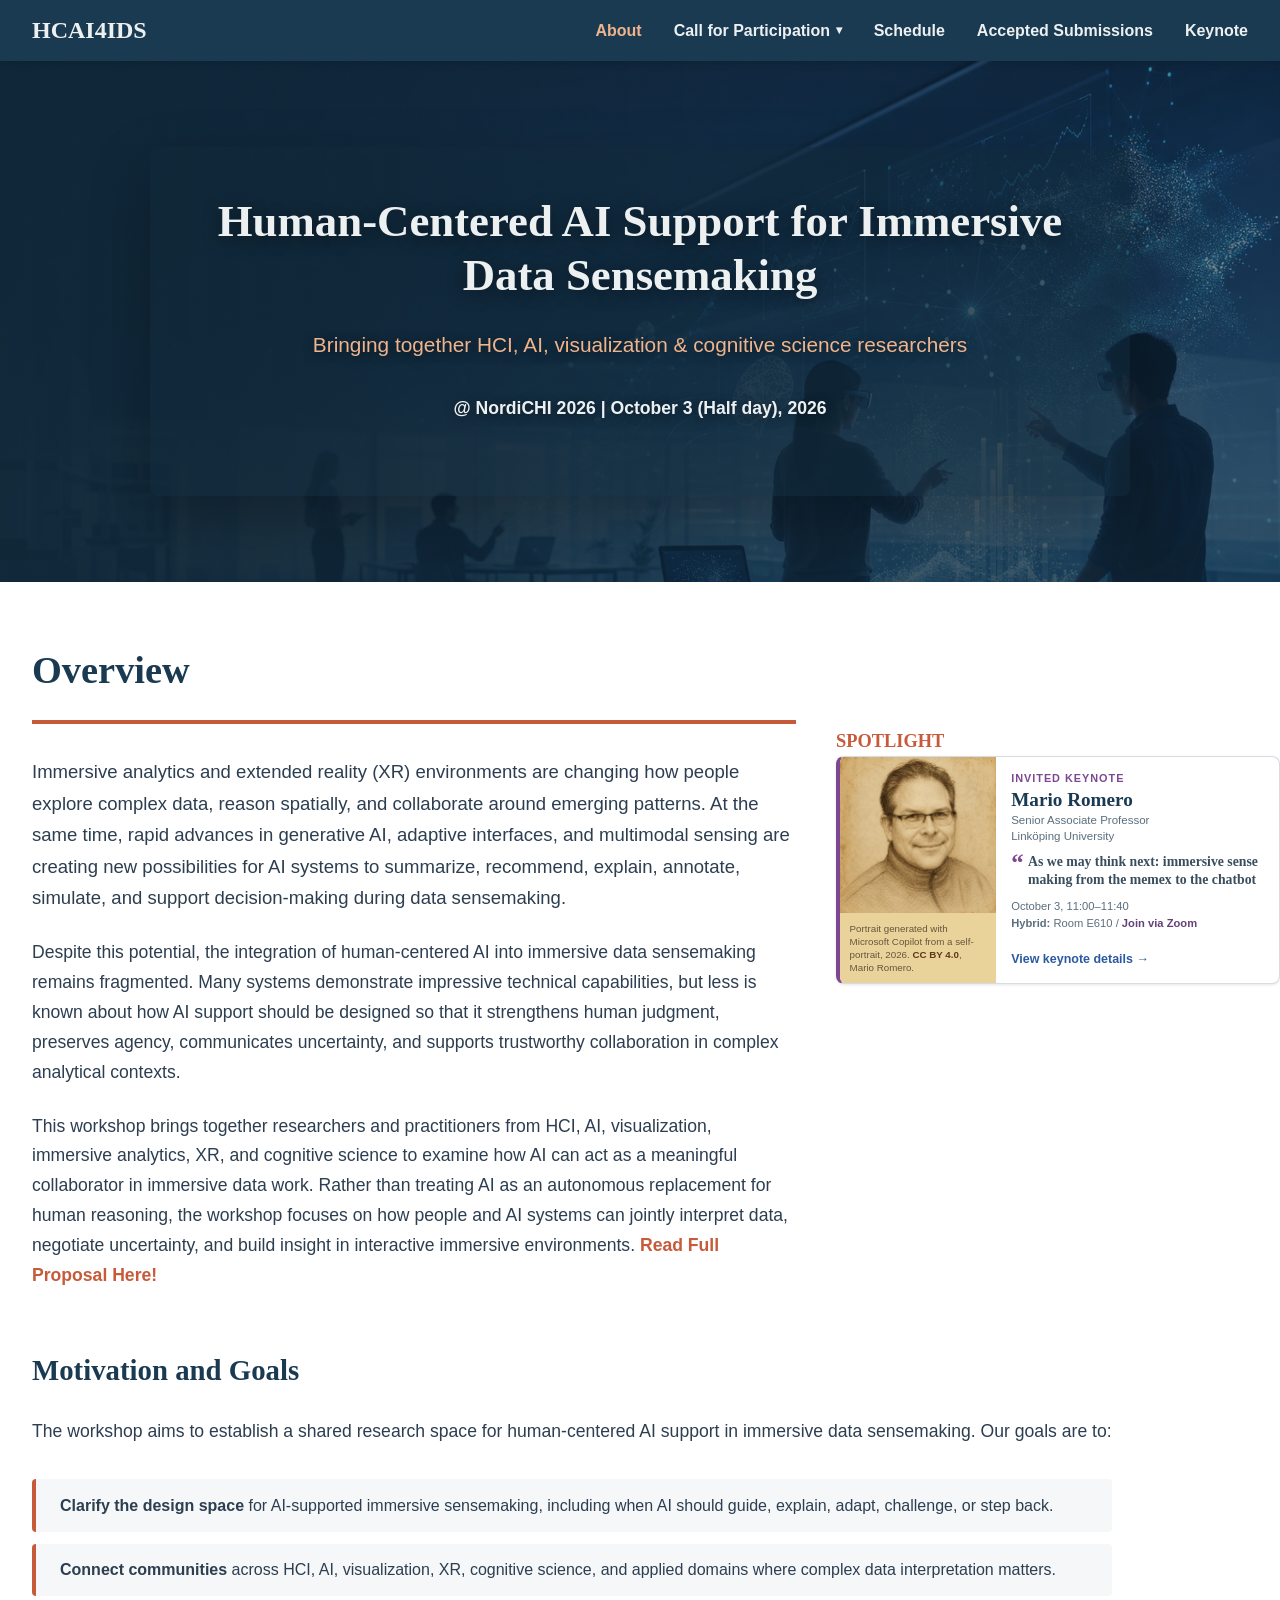
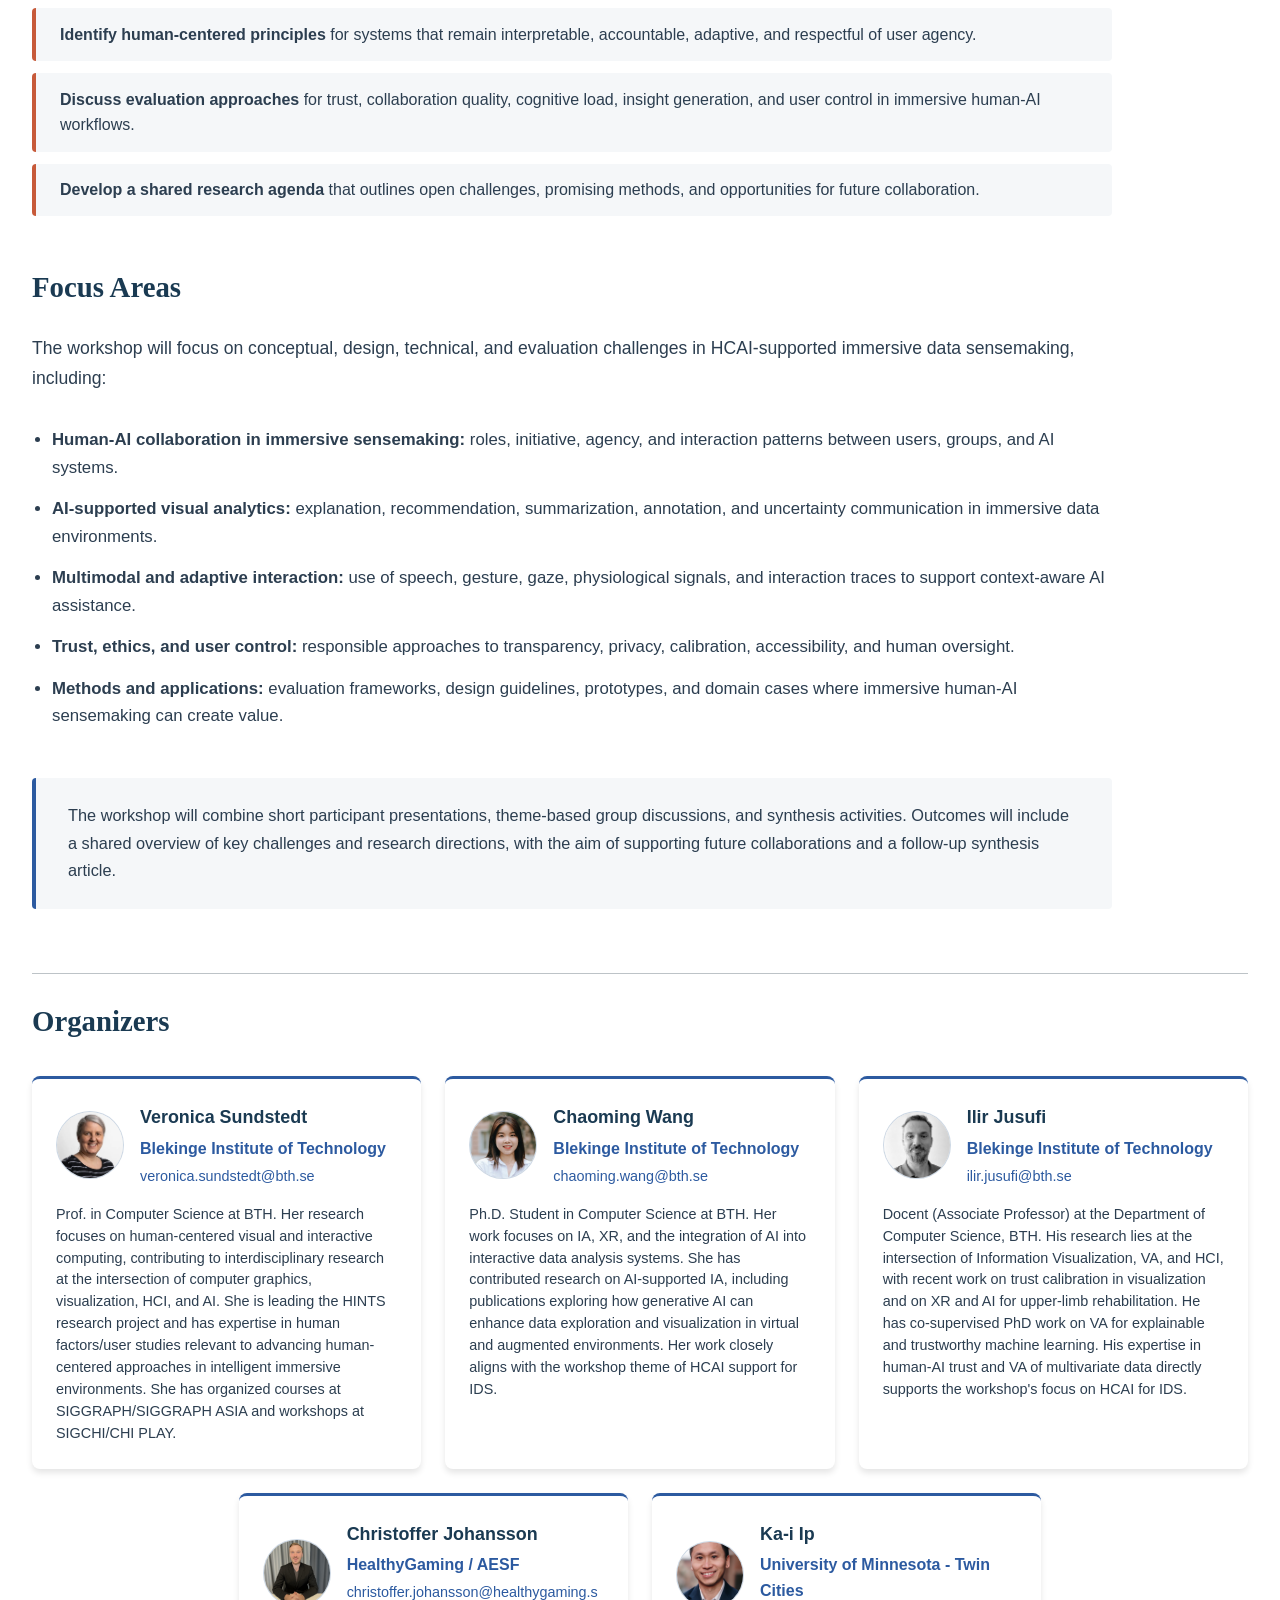
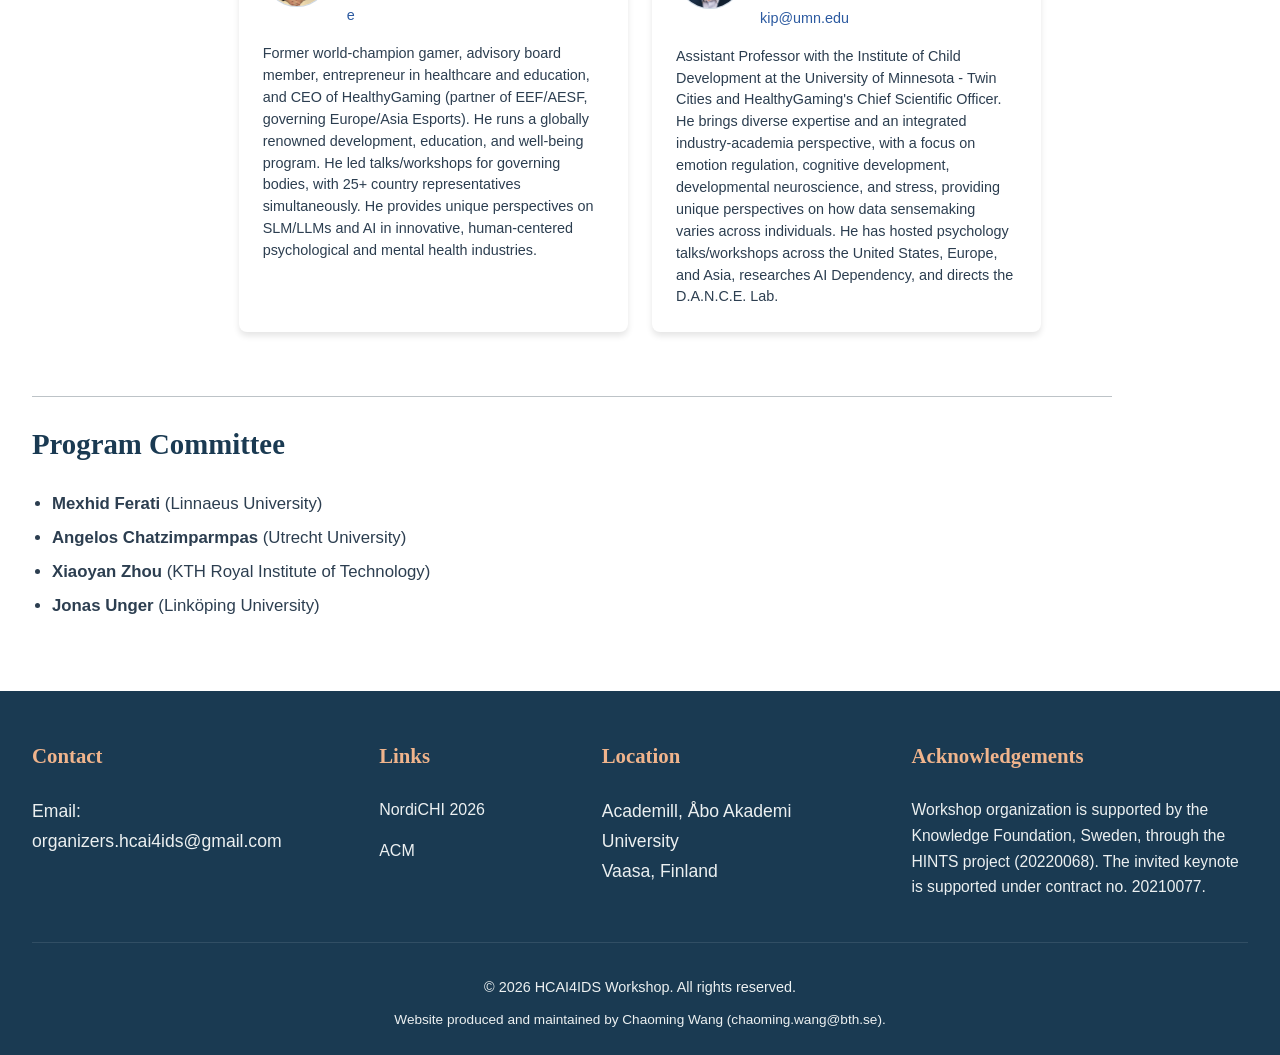
==== commit 40e43db5: "Add hybrid keynote Zoom access" ====
--- a/index.html
+++ b/index.html
@@ -5,7 +5,7 @@
     <meta name="viewport" content="width=device-width, initial-scale=1.0">
     <title>HCAI4IDS Workshop | NordiCHI 2026</title>
     <meta name="description" content="HCAI4IDS: Human-Centered AI Support for Immersive Data Sensemaking - A NordiCHI 2026 Workshop">
-    <link rel="stylesheet" href="styles/main.css?v=20260924-footer-acknowledgements">
+    <link rel="stylesheet" href="styles/main.css?v=20261001-keynote-zoom">
 </head>
 <body>
     <!-- Navigation -->
@@ -70,6 +70,7 @@
                             <h3 id="home-keynote-name">Mario Romero</h3>
                             <p class="home-keynote-role">Senior Associate Professor<br>Link&ouml;ping University</p>
                             <p class="home-keynote-title">As we may think next: immersive sense making from the memex to the chatbot</p>
+                            <p class="home-keynote-session">October 3, 11:00&ndash;11:40<br><strong>Hybrid:</strong> Room E610 / <a href="https://bth.zoom.us/j/66886140292" target="_blank" rel="noopener">Join via Zoom</a></p>
                             <a href="keynote.html">View keynote details <span aria-hidden="true">&rarr;</span></a>
                         </div>
                     </div>
--- a/styles/main.css
+++ b/styles/main.css
@@ -482,6 +482,18 @@
     line-height: 1;
 }
 
+.home-keynote-session {
+    margin: 0 0 0.55rem;
+    color: #5b6e7d;
+    font-size: 0.7rem;
+    line-height: 1.45;
+}
+
+.home-keynote-session a {
+    color: #654179;
+    font-weight: 750;
+}
+
 .home-keynote-copy > a {
     margin-top: auto;
     color: var(--secondary);
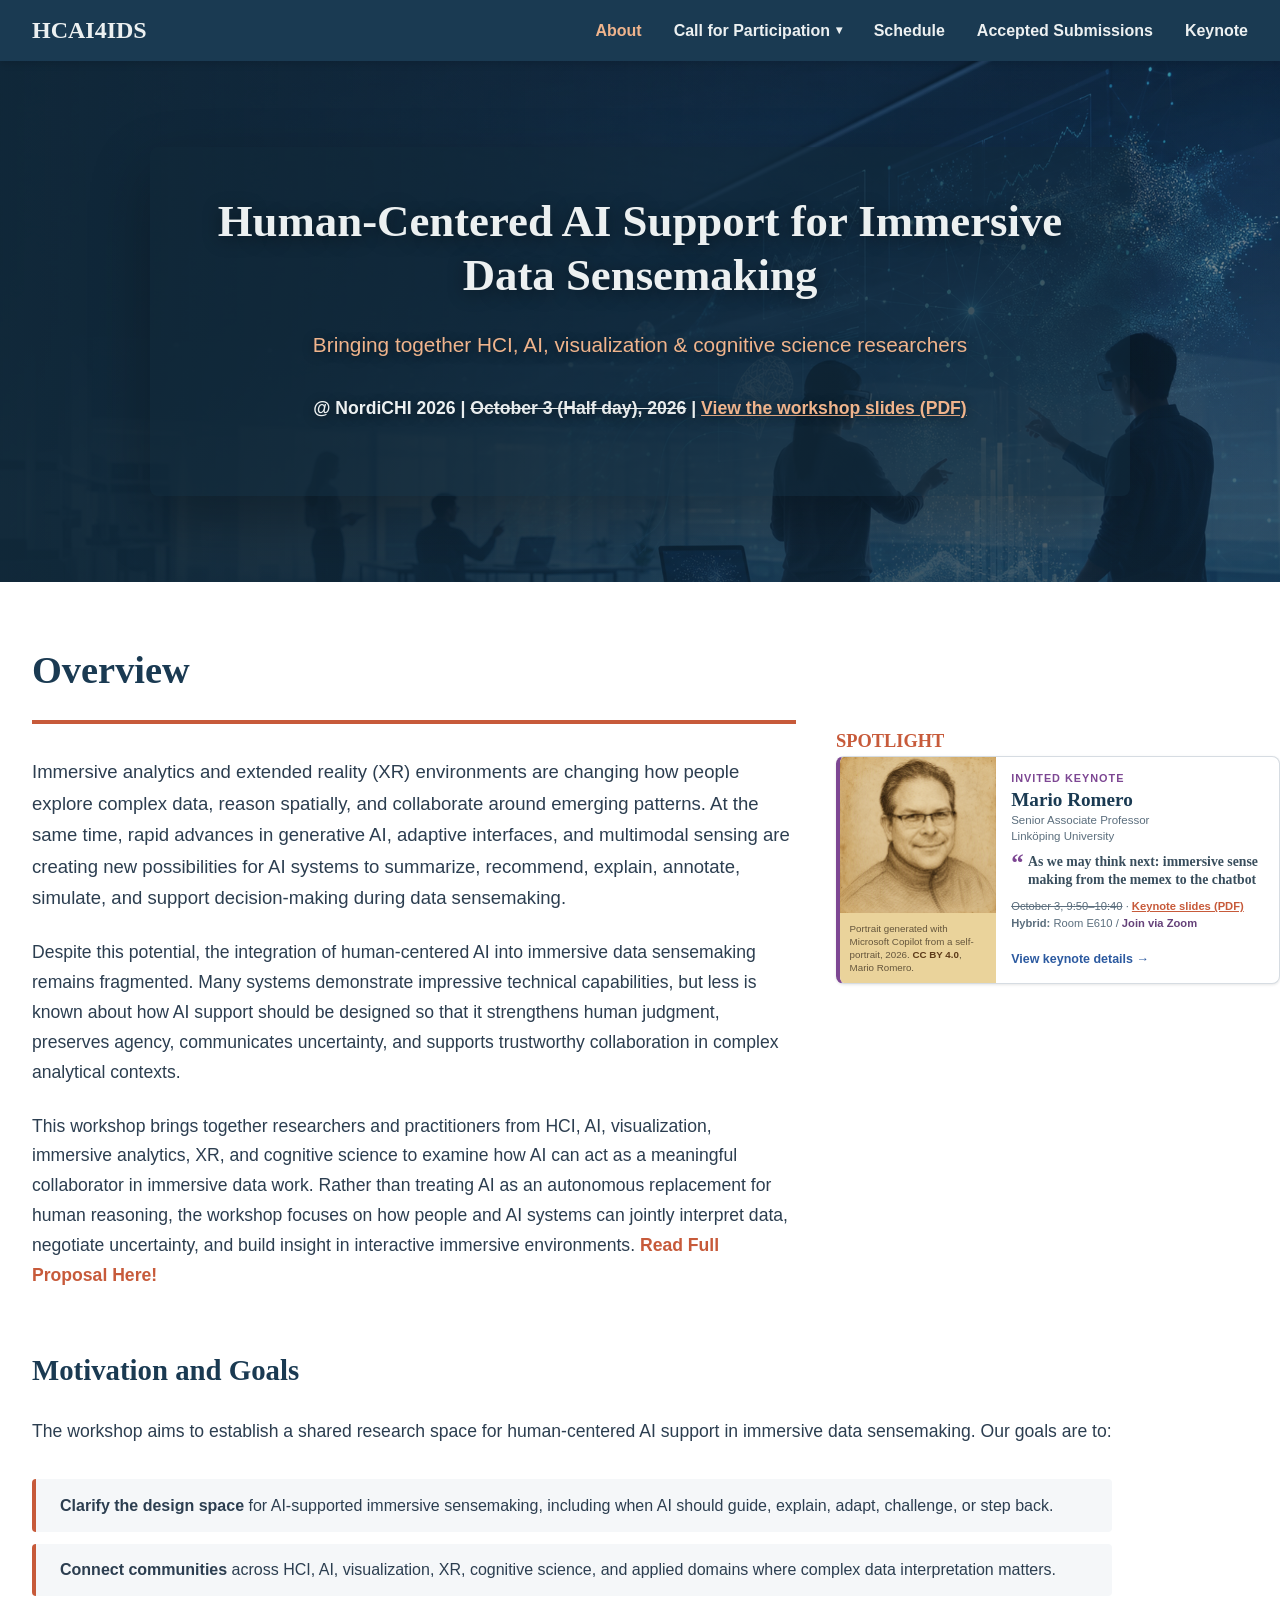
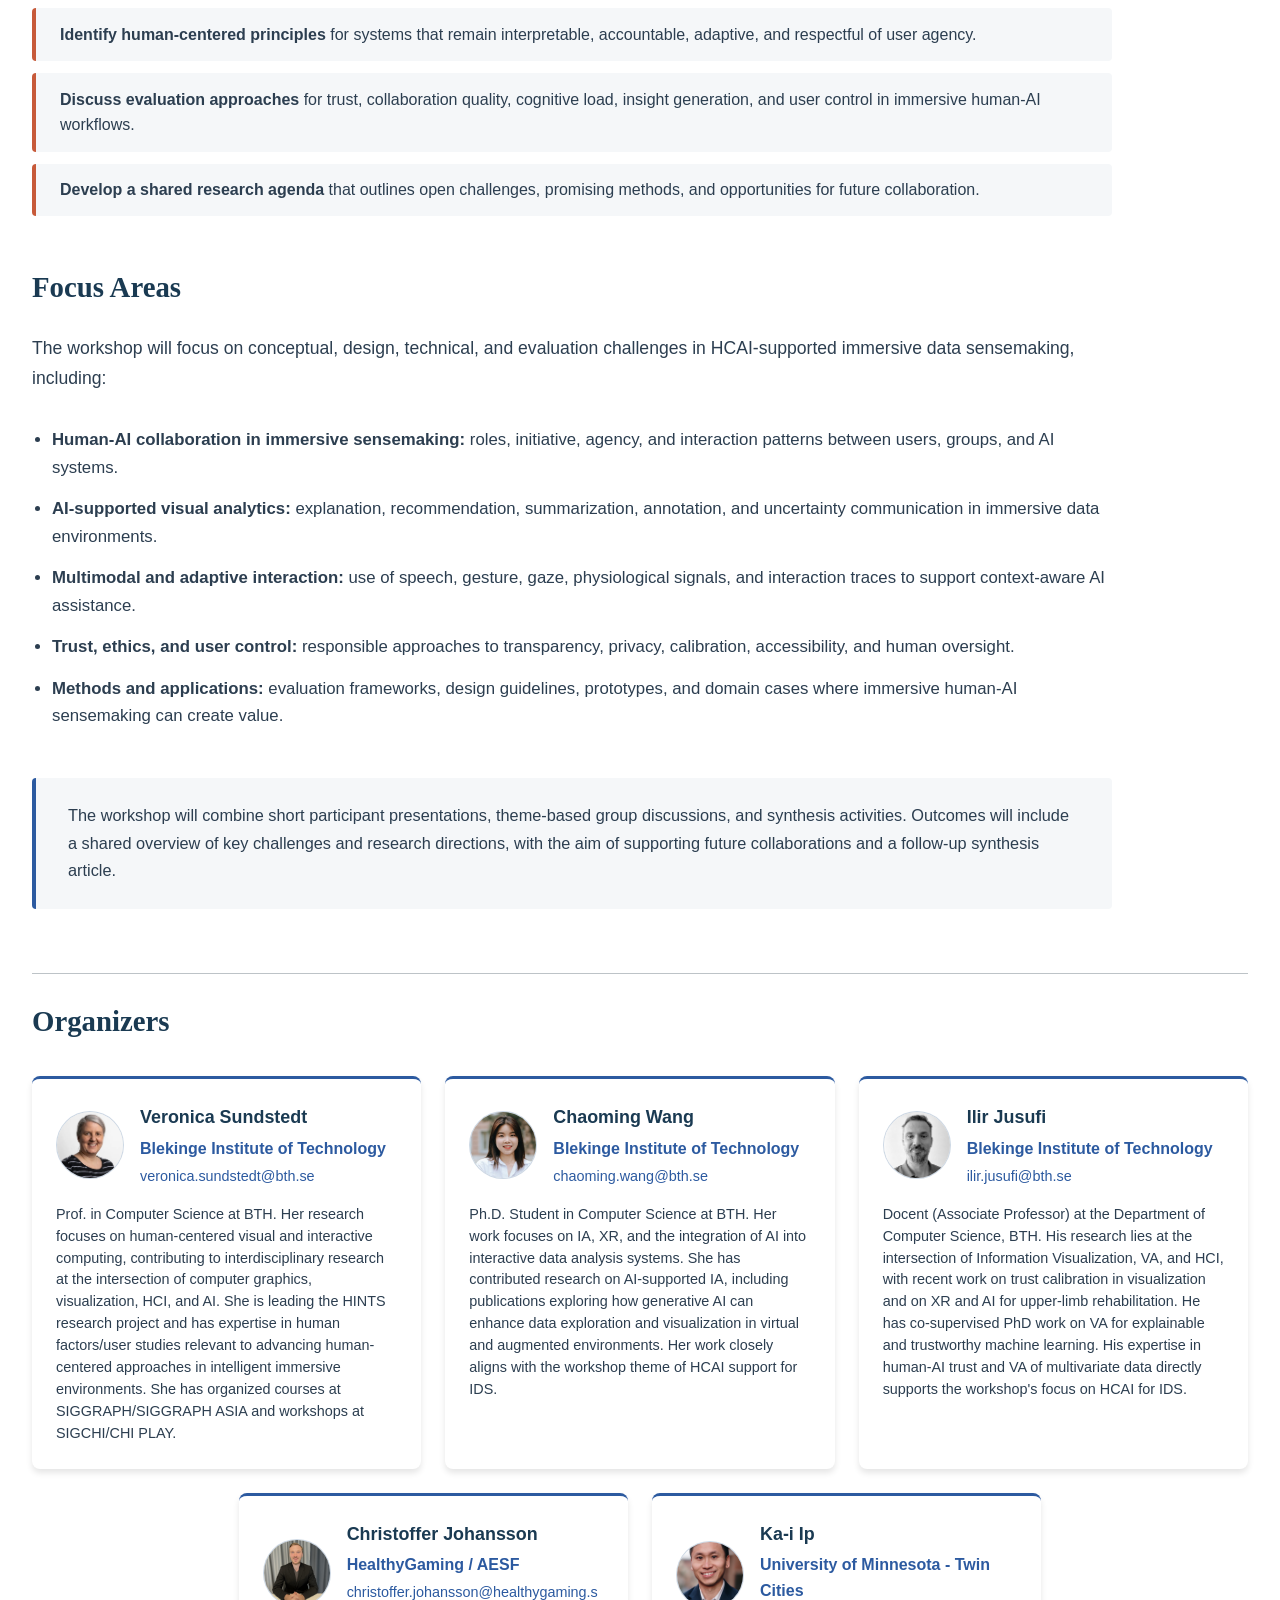
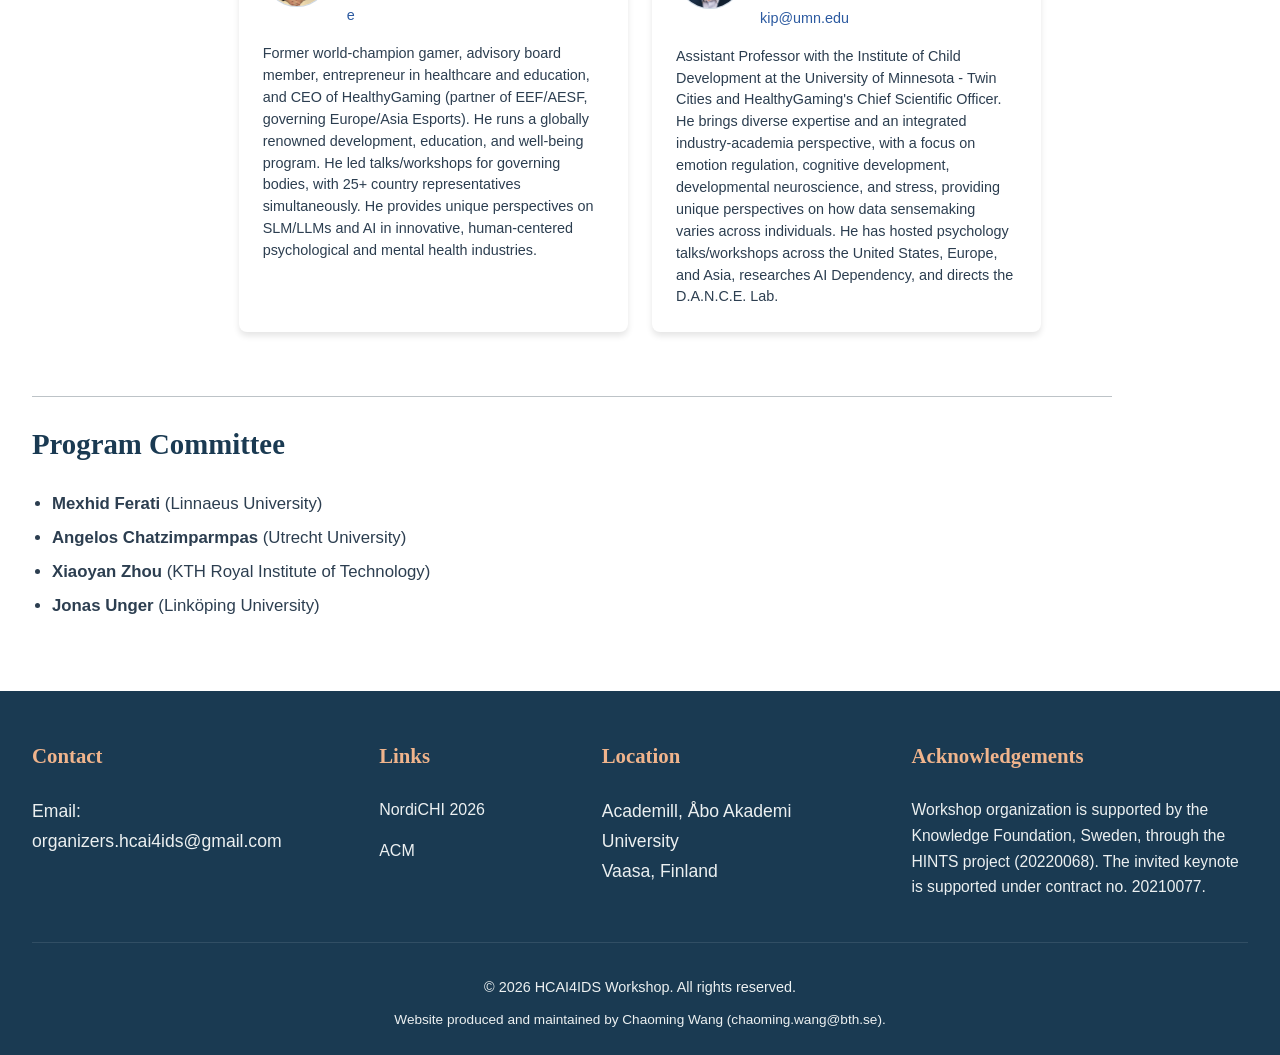
==== commit b6964448: "Publish workshop and keynote slides" ====
--- a/index.html
+++ b/index.html
@@ -5,7 +5,7 @@
     <meta name="viewport" content="width=device-width, initial-scale=1.0">
     <title>HCAI4IDS Workshop | NordiCHI 2026</title>
     <meta name="description" content="HCAI4IDS: Human-Centered AI Support for Immersive Data Sensemaking - A NordiCHI 2026 Workshop">
-    <link rel="stylesheet" href="styles/main.css?v=20261001-keynote-zoom">
+    <link rel="stylesheet" href="styles/main.css?v=20261006-event-slides-orange">
 </head>
 <body>
     <!-- Navigation -->
@@ -40,7 +40,7 @@
             <div class="hero-content">
                 <h1>Human-Centered AI Support for Immersive Data Sensemaking</h1>
                 <p class="tagline">Bringing together HCI, AI, visualization & cognitive science researchers</p>
-                <p class="event-details"> @ NordiCHI 2026 | October 3 (Half day), 2026</p>
+                <p class="event-details"> @ NordiCHI 2026 | <s>October 3 (Half day), 2026</s> | <a href="slides/HCAI4IDS_organizers_slides.pdf" target="_blank" rel="noopener">View the workshop slides (PDF)</a></p>
             </div>
         </div>
     </section>
@@ -70,7 +70,7 @@
                             <h3 id="home-keynote-name">Mario Romero</h3>
                             <p class="home-keynote-role">Senior Associate Professor<br>Link&ouml;ping University</p>
                             <p class="home-keynote-title">As we may think next: immersive sense making from the memex to the chatbot</p>
-                            <p class="home-keynote-session">October 3, 11:00&ndash;11:40<br><strong>Hybrid:</strong> Room E610 / <a href="https://bth.zoom.us/j/66886140292" target="_blank" rel="noopener">Join via Zoom</a></p>
+                            <p class="home-keynote-session"><s>October 3, 9:50&ndash;10:40</s> &middot; <a class="home-keynote-slides-link" href="slides/NordiCHI2026_HCAI4IDS_Romero_Keynote_As_we_may_think_next_Notes.pdf">Keynote slides (PDF)</a><br><strong>Hybrid:</strong> Room E610 / <a href="https://bth.zoom.us/j/66886140292" target="_blank" rel="noopener">Join via Zoom</a></p>
                             <a href="keynote.html">View keynote details <span aria-hidden="true">&rarr;</span></a>
                         </div>
                     </div>
--- a/styles/main.css
+++ b/styles/main.css
@@ -299,6 +299,11 @@
     text-shadow: 0 2px 12px rgba(0, 0, 0, 0.45);
 }
 
+.event-details a {
+    color: var(--accent-light);
+    text-decoration: underline;
+}
+
 /* ===========================
    Sections
    =========================== */
@@ -492,6 +497,11 @@
 .home-keynote-session a {
     color: #654179;
     font-weight: 750;
+}
+
+.home-keynote-session .home-keynote-slides-link {
+    color: var(--accent);
+    text-decoration: underline;
 }
 
 .home-keynote-copy > a {
